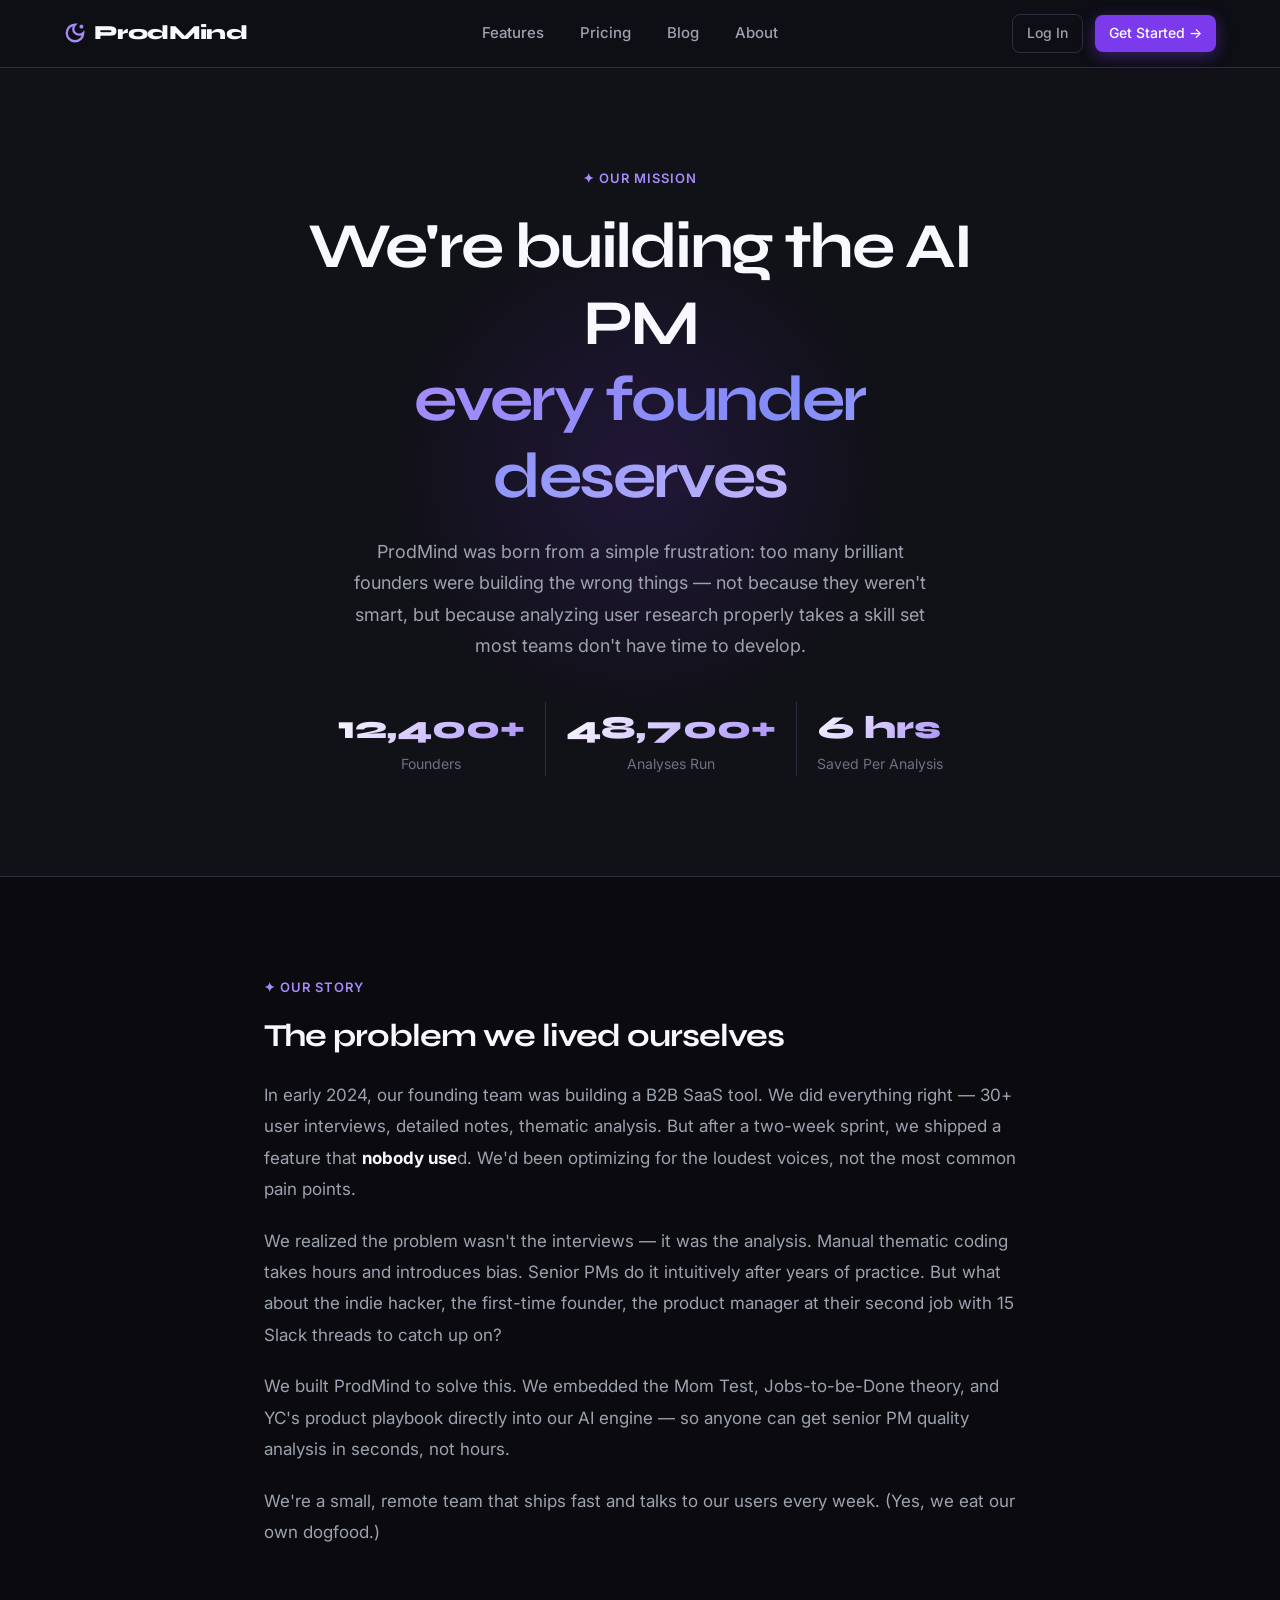
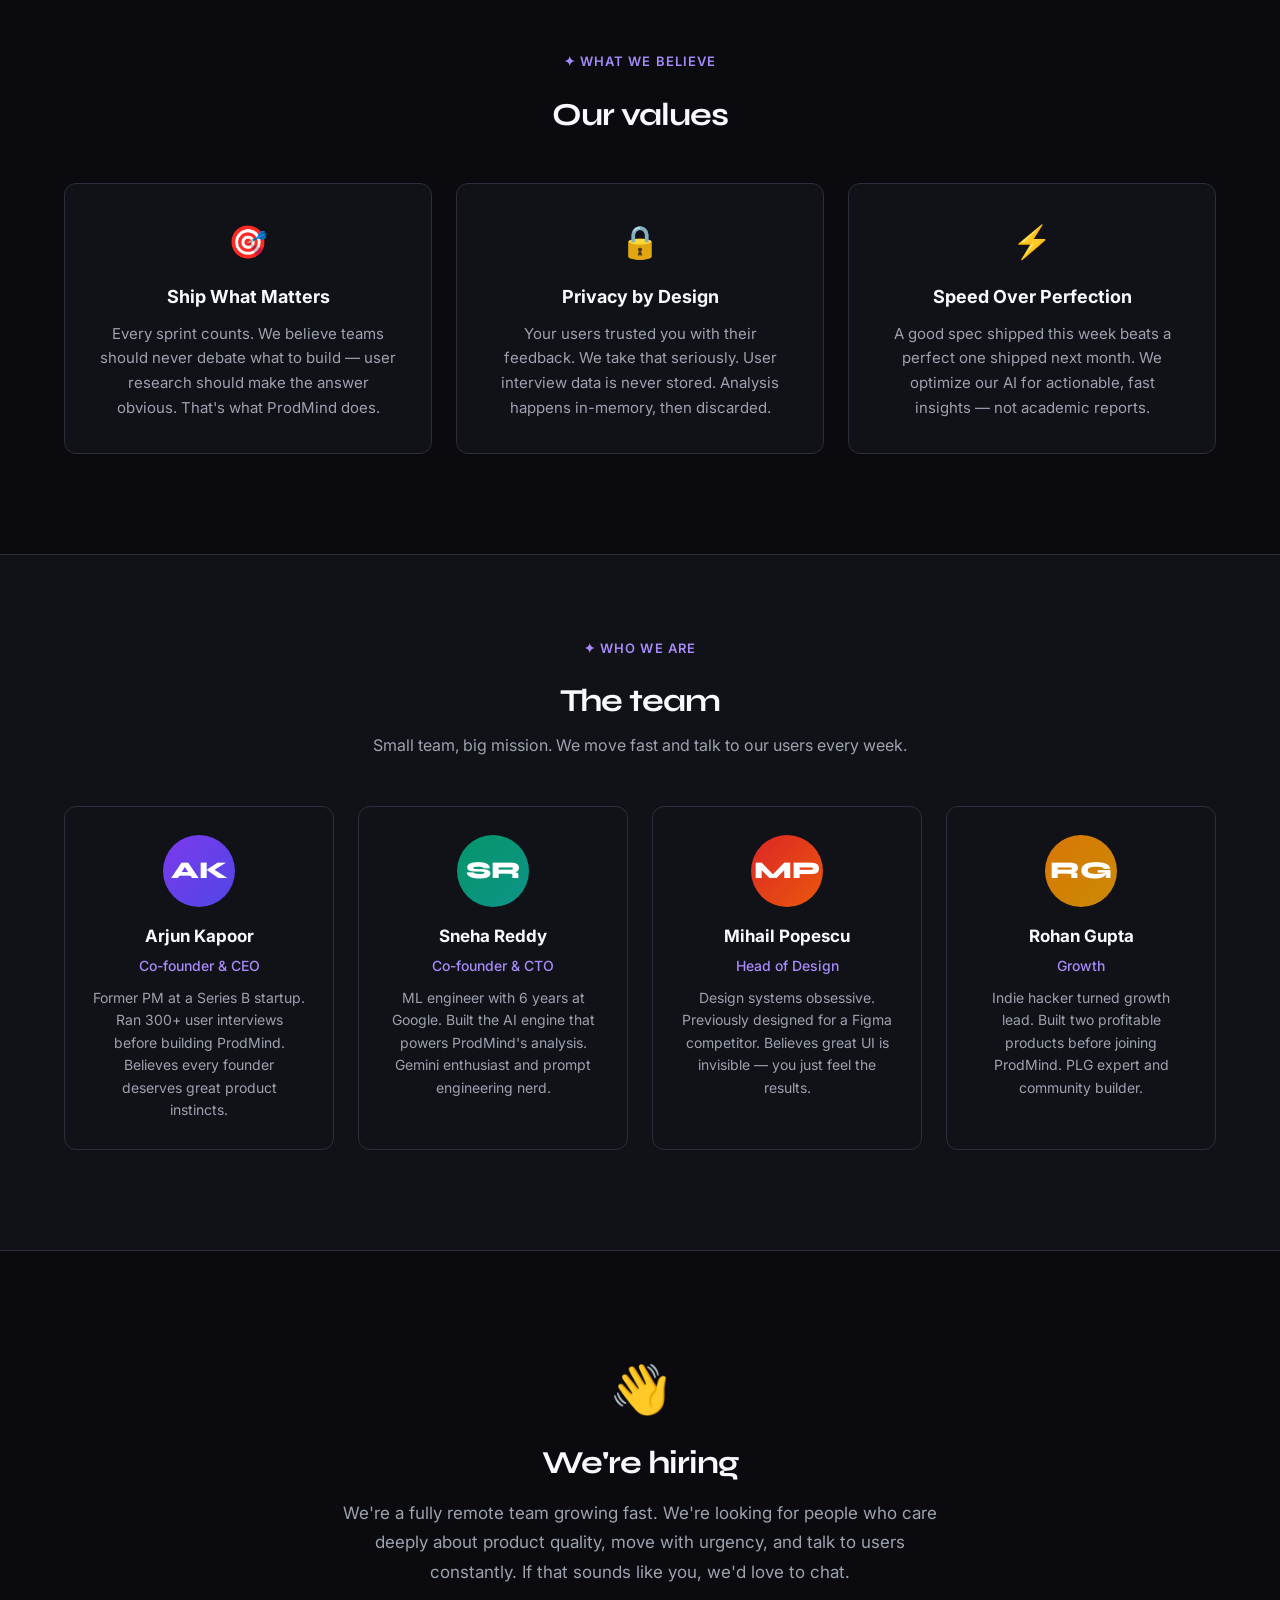
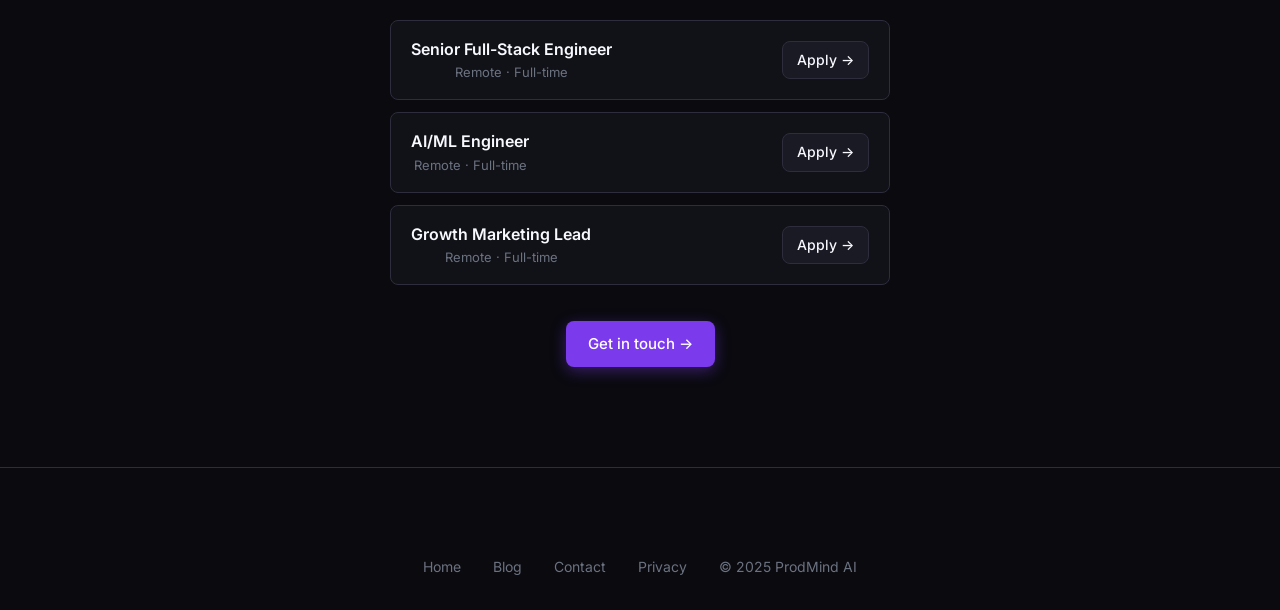
==== frontend/about.html @ 451b828d "Initial commit: Setup ProdMind AI SaaS frontend and FastAPI backend" ====
<!DOCTYPE html>
<html lang="en">
<head>
  <meta charset="UTF-8" />
  <meta name="viewport" content="width=device-width, initial-scale=1.0" />
  <title>About — ProdMind AI</title>
  <meta name="description" content="We're building the AI product manager every founder deserves. Learn about the team and mission behind ProdMind AI." />
  <link rel="icon" href="data:image/svg+xml,<svg xmlns='http://www.w3.org/2000/svg' viewBox='0 0 100 100'><text y='80' font-size='80'>🧠</text></svg>" />
  <link rel="stylesheet" href="css/global.css" />
  <link rel="stylesheet" href="css/landing.css" />
</head>
<body>
<nav class="navbar scrolled">
  <div class="nav-container">
    <a href="index.html" class="logo">
      <svg xmlns="http://www.w3.org/2000/svg" width="22" height="22" viewBox="0 0 24 24" fill="none" stroke="currentColor" stroke-width="2.5"><path d="M12 3a6 6 0 0 0 9 9 9 9 0 1 1-9-9Z"/><path d="M19 3v4"/><path d="M21 5h-4"/></svg>
      ProdMind
    </a>
    <div class="nav-links">
      <a href="index.html#features">Features</a>
      <a href="index.html#pricing">Pricing</a>
      <a href="blog.html">Blog</a>
      <a href="about.html">About</a>
    </div>
    <div class="nav-actions">
      <a href="login.html" class="btn btn-ghost btn-sm">Log In</a>
      <a href="signup.html" class="btn btn-primary btn-sm">Get Started →</a>
    </div>
  </div>
</nav>

<div style="padding-top:68px">

  <!-- Hero -->
  <section style="padding:100px 0;text-align:center;background:var(--bg-secondary);border-bottom:1px solid var(--border);position:relative;overflow:hidden">
    <div style="position:absolute;width:500px;height:500px;background:radial-gradient(circle,rgba(124,58,237,0.15) 0%,transparent 70%);top:50%;left:50%;transform:translate(-50%,-50%);pointer-events:none"></div>
    <div class="container" style="position:relative;z-index:1">
      <span class="section-label" style="display:flex;justify-content:center;margin-bottom:20px">✦ Our Mission</span>
      <h1 style="font-size:clamp(2.5rem,5vw,4rem);letter-spacing:-0.04em;margin-bottom:20px;max-width:700px;margin-left:auto;margin-right:auto">
        We're building the AI PM<br/><span class="gradient-text">every founder deserves</span>
      </h1>
      <p style="font-size:1.125rem;color:var(--text-secondary);max-width:580px;margin:0 auto 40px;line-height:1.75">
        ProdMind was born from a simple frustration: too many brilliant founders were building the wrong things — not because they weren't smart, but because analyzing user research properly takes a skill set most teams don't have time to develop.
      </p>
      <div style="display:flex;gap:20px;justify-content:center;flex-wrap:wrap">
        <div style="text-align:center">
          <div style="font-family:'Syne',sans-serif;font-size:2rem;font-weight:800;background:linear-gradient(135deg,#fff,#a78bfa);-webkit-background-clip:text;-webkit-text-fill-color:transparent">12,400+</div>
          <div style="font-size:0.875rem;color:var(--text-tertiary)">Founders</div>
        </div>
        <div style="width:1px;background:var(--border)"></div>
        <div style="text-align:center">
          <div style="font-family:'Syne',sans-serif;font-size:2rem;font-weight:800;background:linear-gradient(135deg,#fff,#a78bfa);-webkit-background-clip:text;-webkit-text-fill-color:transparent">48,700+</div>
          <div style="font-size:0.875rem;color:var(--text-tertiary)">Analyses Run</div>
        </div>
        <div style="width:1px;background:var(--border)"></div>
        <div style="text-align:center">
          <div style="font-family:'Syne',sans-serif;font-size:2rem;font-weight:800;background:linear-gradient(135deg,#fff,#a78bfa);-webkit-background-clip:text;-webkit-text-fill-color:transparent">6 hrs</div>
          <div style="font-size:0.875rem;color:var(--text-tertiary)">Saved Per Analysis</div>
        </div>
      </div>
    </div>
  </section>

  <!-- Story Section -->
  <section style="padding:100px 0">
    <div class="container" style="max-width:800px">
      <span class="section-label" style="margin-bottom:20px;display:block">✦ Our Story</span>
      <h2 style="font-size:2rem;letter-spacing:-0.03em;margin-bottom:24px">The problem we lived ourselves</h2>
      <div style="color:var(--text-secondary);line-height:1.85;font-size:1.0625rem">
        <p style="margin-bottom:20px">
          In early 2024, our founding team was building a B2B SaaS tool. We did everything right — 30+ user interviews, detailed notes, thematic analysis. But after a two-week sprint, we shipped a feature that <strong style="color:var(--text-primary)">nobody use</strong>d. We'd been optimizing for the loudest voices, not the most common pain points.
        </p>
        <p style="margin-bottom:20px">
          We realized the problem wasn't the interviews — it was the analysis. Manual thematic coding takes hours and introduces bias. Senior PMs do it intuitively after years of practice. But what about the indie hacker, the first-time founder, the product manager at their second job with 15 Slack threads to catch up on?
        </p>
        <p style="margin-bottom:20px">
          We built ProdMind to solve this. We embedded the Mom Test, Jobs-to-be-Done theory, and YC's product playbook directly into our AI engine — so anyone can get senior PM quality analysis in seconds, not hours.
        </p>
        <p>
          We're a small, remote team that ships fast and talks to our users every week. (Yes, we eat our own dogfood.)
        </p>
      </div>
    </div>
  </section>

  <!-- Values -->
  <section style="padding:0 0 100px">
    <div class="container">
      <div style="text-align:center;margin-bottom:48px">
        <span class="section-label">✦ What We Believe</span>
        <h2 style="font-size:2rem;letter-spacing:-0.03em;margin-top:8px">Our values</h2>
      </div>
      <div class="values-grid">
        <div class="value-card">
          <div class="value-emoji">🎯</div>
          <div class="value-title">Ship What Matters</div>
          <div class="value-text">Every sprint counts. We believe teams should never debate what to build — user research should make the answer obvious. That's what ProdMind does.</div>
        </div>
        <div class="value-card">
          <div class="value-emoji">🔒</div>
          <div class="value-title">Privacy by Design</div>
          <div class="value-text">Your users trusted you with their feedback. We take that seriously. User interview data is never stored. Analysis happens in-memory, then discarded.</div>
        </div>
        <div class="value-card">
          <div class="value-emoji">⚡</div>
          <div class="value-title">Speed Over Perfection</div>
          <div class="value-text">A good spec shipped this week beats a perfect one shipped next month. We optimize our AI for actionable, fast insights — not academic reports.</div>
        </div>
      </div>
    </div>
  </section>

  <!-- Team -->
  <section style="padding:0 0 100px;background:var(--bg-secondary);padding-top:80px;border-top:1px solid var(--border);border-bottom:1px solid var(--border)">
    <div class="container">
      <div style="text-align:center;margin-bottom:48px">
        <span class="section-label">✦ Who We Are</span>
        <h2 style="font-size:2rem;letter-spacing:-0.03em;margin-top:8px">The team</h2>
        <p style="color:var(--text-secondary);margin-top:12px">Small team, big mission. We move fast and talk to our users every week.</p>
      </div>
      <div class="team-grid">
        <div class="team-card">
          <div class="team-avatar" style="background:linear-gradient(135deg,#7c3aed,#4f46e5)">AK</div>
          <div class="team-name">Arjun Kapoor</div>
          <div class="team-role">Co-founder & CEO</div>
          <div class="team-bio">Former PM at a Series B startup. Ran 300+ user interviews before building ProdMind. Believes every founder deserves great product instincts.</div>
        </div>
        <div class="team-card">
          <div class="team-avatar" style="background:linear-gradient(135deg,#059669,#0d9488)">SR</div>
          <div class="team-name">Sneha Reddy</div>
          <div class="team-role">Co-founder & CTO</div>
          <div class="team-bio">ML engineer with 6 years at Google. Built the AI engine that powers ProdMind's analysis. Gemini enthusiast and prompt engineering nerd.</div>
        </div>
        <div class="team-card">
          <div class="team-avatar" style="background:linear-gradient(135deg,#dc2626,#ea580c)">MP</div>
          <div class="team-name">Mihail Popescu</div>
          <div class="team-role">Head of Design</div>
          <div class="team-bio">Design systems obsessive. Previously designed for a Figma competitor. Believes great UI is invisible — you just feel the results.</div>
        </div>
        <div class="team-card">
          <div class="team-avatar" style="background:linear-gradient(135deg,#d97706,#ca8a04)">RG</div>
          <div class="team-name">Rohan Gupta</div>
          <div class="team-role">Growth</div>
          <div class="team-bio">Indie hacker turned growth lead. Built two profitable products before joining ProdMind. PLG expert and community builder.</div>
        </div>
      </div>
    </div>
  </section>

  <!-- Careers -->
  <section style="padding:100px 0;text-align:center">
    <div class="container">
      <div style="max-width:600px;margin:0 auto">
        <div style="font-size:3rem;margin-bottom:16px">👋</div>
        <h2 style="font-size:2rem;letter-spacing:-0.03em;margin-bottom:16px">We're hiring</h2>
        <p style="color:var(--text-secondary);font-size:1.0625rem;line-height:1.75;margin-bottom:32px">
          We're a fully remote team growing fast. We're looking for people who care deeply about product quality, move with urgency, and talk to users constantly. If that sounds like you, we'd love to chat.
        </p>
        <div style="display:flex;flex-direction:column;gap:12px;max-width:500px;margin:0 auto 36px">
          <div style="display:flex;justify-content:space-between;align-items:center;padding:16px 20px;border:1px solid var(--border);border-radius:var(--r-md);background:var(--bg-secondary)">
            <div>
              <div style="font-weight:600">Senior Full-Stack Engineer</div>
              <div style="font-size:0.8125rem;color:var(--text-tertiary)">Remote · Full-time</div>
            </div>
            <a href="contact.html" class="btn btn-sm btn-secondary">Apply →</a>
          </div>
          <div style="display:flex;justify-content:space-between;align-items:center;padding:16px 20px;border:1px solid var(--border);border-radius:var(--r-md);background:var(--bg-secondary)">
            <div>
              <div style="font-weight:600">AI/ML Engineer</div>
              <div style="font-size:0.8125rem;color:var(--text-tertiary)">Remote · Full-time</div>
            </div>
            <a href="contact.html" class="btn btn-sm btn-secondary">Apply →</a>
          </div>
          <div style="display:flex;justify-content:space-between;align-items:center;padding:16px 20px;border:1px solid var(--border);border-radius:var(--r-md);background:var(--bg-secondary)">
            <div>
              <div style="font-weight:600">Growth Marketing Lead</div>
              <div style="font-size:0.8125rem;color:var(--text-tertiary)">Remote · Full-time</div>
            </div>
            <a href="contact.html" class="btn btn-sm btn-secondary">Apply →</a>
          </div>
        </div>
        <a href="contact.html" class="btn btn-primary">Get in touch →</a>
      </div>
    </div>
  </section>

</div>

<footer class="footer" style="border-top:1px solid var(--border)">
  <div class="container">
    <div class="footer-bottom" style="justify-content:center;gap:32px;padding-top:24px;border-top:none">
      <a href="index.html">Home</a>
      <a href="blog.html">Blog</a>
      <a href="contact.html">Contact</a>
      <a href="privacy.html">Privacy</a>
      <span style="color:var(--text-tertiary)">© 2025 ProdMind AI</span>
    </div>
  </div>
</footer>
</body>
</html>
---- frontend/css/global.css ----
/* ═══════════════════════════════════════════════════════
   PRODMIND AI — GLOBAL DESIGN SYSTEM
   Design philosophy: Linear meets Notion meets Vercel
   Every variable, component, and utility lives here.
═══════════════════════════════════════════════════════ */

@import url('https://fonts.googleapis.com/css2?family=Inter:wght@400;500;600&family=Syne:wght@700;800&family=JetBrains+Mono:wght@400;500&display=swap');

/* ── Design Tokens ── */
:root {
  /* Backgrounds */
  --bg-primary:    #0A0A0F;
  --bg-secondary:  #111118;
  --bg-tertiary:   #1A1A24;
  --glass-bg:      rgba(17, 17, 24, 0.75);

  /* Accent */
  --accent-purple:       #7C3AED;
  --accent-purple-light: #A78BFA;
  --accent-purple-dark:  #5B21B6;
  --accent-purple-alpha: rgba(124, 58, 237, 0.15);
  --accent-green:        #10B981;
  --accent-red:          #EF4444;
  --accent-yellow:       #F59E0B;

  /* Text */
  --text-primary:    #F8F8FF;
  --text-secondary:  #9CA3AF;
  --text-tertiary:   #6B7280;

  /* Borders */
  --border:          #2D2D3D;
  --border-hover:    #4C4C6D;

  /* Shadows */
  --shadow-card:   0 0 0 1px var(--border), 0 4px 24px rgba(0,0,0,0.4);
  --shadow-glow:   0 0 40px rgba(124, 58, 237, 0.15);
  --shadow-button: 0 4px 15px rgba(124, 58, 237, 0.4);

  /* Layout */
  --max-width: 1200px;
  --sidebar-w: 260px;

  /* Radius */
  --r-sm:   6px;
  --r-md:   8px;
  --r-lg:   12px;
  --r-pill: 999px;

  /* Transitions */
  --t-fast: 0.15s ease;
  --t-base: 0.25s cubic-bezier(0.4, 0, 0.2, 1);
  --t-bounce: 0.35s cubic-bezier(0.175, 0.885, 0.32, 1.275);
}

/* ── Reset ── */
*, *::before, *::after {
  box-sizing: border-box;
  margin: 0;
  padding: 0;
}

html {
  font-size: 16px;
  scroll-behavior: smooth;
  height: 100%;
}

body {
  background-color: var(--bg-primary);
  color: var(--text-primary);
  font-family: 'Inter', -apple-system, BlinkMacSystemFont, sans-serif;
  font-size: 1rem;
  line-height: 1.6;
  -webkit-font-smoothing: antialiased;
  -moz-osx-font-smoothing: grayscale;
  min-height: 100%;
}

h1, h2, h3, h4, h5, h6 {
  font-family: 'Syne', sans-serif;
  line-height: 1.2;
  letter-spacing: -0.02em;
}

a { color: inherit; text-decoration: none; transition: var(--t-base); }
ul { list-style: none; }
img { max-width: 100%; display: block; }
button, input, textarea, select { font-family: inherit; font-size: inherit; color: inherit; }
button { cursor: pointer; background: none; border: none; }
textarea { resize: vertical; }

/* ── Scrollbar ── */
::-webkit-scrollbar { width: 6px; height: 6px; }
::-webkit-scrollbar-track { background: var(--bg-primary); }
::-webkit-scrollbar-thumb { background: var(--border); border-radius: var(--r-pill); }
::-webkit-scrollbar-thumb:hover { background: var(--accent-purple); }

/* ── Selection ── */
::selection {
  background: rgba(124, 58, 237, 0.3);
  color: #fff;
}

/* ── Focus ── */
:focus-visible {
  outline: 2px solid var(--accent-purple-light);
  outline-offset: 2px;
  border-radius: var(--r-sm);
}

/* ══════════════════════════════════════════════
   LAYOUT UTILITIES
══════════════════════════════════════════════ */

.container {
  width: 100%;
  max-width: var(--max-width);
  margin: 0 auto;
  padding: 0 24px;
}

.flex            { display: flex; }
.flex-col        { flex-direction: column; }
.flex-wrap       { flex-wrap: wrap; }
.items-center    { align-items: center; }
.items-start     { align-items: flex-start; }
.justify-between { justify-content: space-between; }
.justify-center  { justify-content: center; }
.justify-end     { justify-content: flex-end; }
.flex-1          { flex: 1; }
.grid            { display: grid; }
.hidden          { display: none !important; }
.w-full          { width: 100%; }

.gap-1 { gap: 4px; }
.gap-2 { gap: 8px; }
.gap-3 { gap: 12px; }
.gap-4 { gap: 16px; }
.gap-6 { gap: 24px; }
.gap-8 { gap: 32px; }

/* ══════════════════════════════════════════════
   TYPOGRAPHY UTILITIES
══════════════════════════════════════════════ */

.text-center   { text-align: center; }
.text-sm       { font-size: 0.875rem; }
.text-xs       { font-size: 0.75rem; }
.text-lg       { font-size: 1.125rem; }
.text-xl       { font-size: 1.25rem; }
.text-2xl      { font-size: 1.5rem; }
.text-muted    { color: var(--text-secondary); }
.text-faint    { color: var(--text-tertiary); }
.font-medium   { font-weight: 500; }
.font-semibold { font-weight: 600; }
.font-bold     { font-weight: 700; }
.truncate      { overflow: hidden; text-overflow: ellipsis; white-space: nowrap; }
.mono          { font-family: 'JetBrains Mono', monospace; }

.text-gradient {
  background: linear-gradient(135deg, #fff 0%, var(--accent-purple-light) 50%, var(--accent-purple) 100%);
  -webkit-background-clip: text;
  -webkit-text-fill-color: transparent;
  background-clip: text;
}

/* ══════════════════════════════════════════════
   COMPONENT: BUTTONS
══════════════════════════════════════════════ */

.btn {
  display: inline-flex;
  align-items: center;
  justify-content: center;
  gap: 8px;
  padding: 11px 22px;
  border-radius: var(--r-md);
  font-weight: 500;
  font-size: 0.9375rem;
  white-space: nowrap;
  transition: var(--t-base);
  position: relative;
  overflow: hidden;
  text-decoration: none;
}

.btn-sm { padding: 7px 14px; font-size: 0.875rem; }
.btn-lg { padding: 14px 28px; font-size: 1.0625rem; }

.btn-primary {
  background: var(--accent-purple);
  color: #fff;
  box-shadow: var(--shadow-button);
}
.btn-primary:hover {
  background: var(--accent-purple-light);
  transform: translateY(-2px);
  box-shadow: 0 8px 24px rgba(124, 58, 237, 0.55);
}
.btn-primary:active { transform: translateY(0); }

.btn-secondary {
  background: var(--bg-tertiary);
  color: var(--text-primary);
  border: 1px solid var(--border);
}
.btn-secondary:hover {
  border-color: var(--border-hover);
  background: var(--bg-secondary);
}

.btn-ghost {
  background: transparent;
  color: var(--text-secondary);
  border: 1px solid var(--border);
}
.btn-ghost:hover {
  color: var(--text-primary);
  border-color: var(--accent-purple);
  background: var(--accent-purple-alpha);
}

.btn-danger {
  background: rgba(239, 68, 68, 0.1);
  color: var(--accent-red);
  border: 1px solid rgba(239, 68, 68, 0.2);
}
.btn-danger:hover {
  background: rgba(239, 68, 68, 0.2);
}

.btn-block { width: 100%; }

/* Button Loading State */
.btn .btn-spinner {
  width: 16px;
  height: 16px;
  border: 2px solid rgba(255,255,255,0.3);
  border-top-color: #fff;
  border-radius: 50%;
  animation: spin 0.7s linear infinite;
  display: none;
}
.btn.loading .btn-spinner { display: block; }
.btn.loading .btn-text { display: none; }
.btn.loading { pointer-events: none; opacity: 0.85; }

/* ══════════════════════════════════════════════
   COMPONENT: INPUTS
══════════════════════════════════════════════ */

.input-group {
  display: flex;
  flex-direction: column;
  gap: 6px;
  width: 100%;
}

.input-label {
  font-size: 0.875rem;
  font-weight: 500;
  color: var(--text-secondary);
}

.input-wrapper {
  position: relative;
  display: flex;
  align-items: center;
}

.input-wrapper .input-icon {
  position: absolute;
  left: 14px;
  color: var(--text-tertiary);
  width: 18px;
  height: 18px;
  pointer-events: none;
}

.input-wrapper .input-action {
  position: absolute;
  right: 14px;
  color: var(--text-tertiary);
  cursor: pointer;
  padding: 4px;
  border-radius: 4px;
  transition: var(--t-fast);
}
.input-wrapper .input-action:hover { color: var(--text-secondary); }

.input-field {
  width: 100%;
  background: var(--bg-tertiary);
  border: 1px solid var(--border);
  border-radius: var(--r-md);
  padding: 12px 16px;
  font-size: 0.9375rem;
  color: var(--text-primary);
  transition: border-color 0.2s ease, box-shadow 0.2s ease;
}

.input-wrapper .input-field {
  padding-left: 42px;
}

.input-wrapper.has-action .input-field {
  padding-right: 44px;
}

.input-field::placeholder { color: var(--text-tertiary); }

.input-field:focus {
  outline: none;
  border-color: var(--accent-purple);
  box-shadow: 0 0 0 3px rgba(124, 58, 237, 0.15);
}

.input-field:focus ~ .input-icon,
.input-wrapper:focus-within .input-icon {
  color: var(--accent-purple-light);
}

.input-error .input-field { border-color: var(--accent-red); }
.input-error .input-field:focus { box-shadow: 0 0 0 3px rgba(239, 68, 68, 0.15); }

textarea.input-field {
  min-height: 100px;
  padding-left: 16px;
}

/* ══════════════════════════════════════════════
   COMPONENT: CARDS
══════════════════════════════════════════════ */

.card {
  background: var(--bg-secondary);
  border: 1px solid var(--border);
  border-radius: var(--r-lg);
  padding: 24px;
  box-shadow: var(--shadow-card);
  transition: var(--t-base);
}

.card-hover:hover {
  border-color: var(--border-hover);
  box-shadow: var(--shadow-card), var(--shadow-glow);
  transform: translateY(-3px);
}

/* ══════════════════════════════════════════════
   COMPONENT: BADGES / PILLS
══════════════════════════════════════════════ */

.pill {
  display: inline-flex;
  align-items: center;
  gap: 6px;
  padding: 5px 14px;
  border-radius: var(--r-pill);
  font-size: 0.8125rem;
  font-weight: 500;
  letter-spacing: 0.02em;
}

.pill-purple {
  background: rgba(124, 58, 237, 0.12);
  color: var(--accent-purple-light);
  border: 1px solid rgba(124, 58, 237, 0.25);
}

.pill-green {
  background: rgba(16, 185, 129, 0.12);
  color: var(--accent-green);
  border: 1px solid rgba(16, 185, 129, 0.25);
}

.pill-red {
  background: rgba(239, 68, 68, 0.12);
  color: var(--accent-red);
  border: 1px solid rgba(239, 68, 68, 0.25);
}

.pill-yellow {
  background: rgba(245, 158, 11, 0.12);
  color: var(--accent-yellow);
  border: 1px solid rgba(245, 158, 11, 0.25);
}

/* ══════════════════════════════════════════════
   COMPONENT: SKELETON LOADING
══════════════════════════════════════════════ */

.skeleton {
  background: linear-gradient(90deg,
    var(--bg-tertiary) 25%,
    var(--bg-secondary) 50%,
    var(--bg-tertiary) 75%
  );
  background-size: 200% 100%;
  animation: shimmer 1.5s infinite;
  border-radius: var(--r-md);
}

@keyframes shimmer {
  0%   { background-position: 200% 0; }
  100% { background-position: -200% 0; }
}

/* ══════════════════════════════════════════════
   COMPONENT: DIVIDER
══════════════════════════════════════════════ */

.divider {
  display: flex;
  align-items: center;
  gap: 12px;
  color: var(--text-tertiary);
  font-size: 0.875rem;
}
.divider::before,
.divider::after {
  content: '';
  flex: 1;
  height: 1px;
  background: var(--border);
}

/* ══════════════════════════════════════════════
   COMPONENT: MODAL
══════════════════════════════════════════════ */

.modal-overlay {
  position: fixed;
  inset: 0;
  background: rgba(10, 10, 15, 0.8);
  backdrop-filter: blur(6px);
  z-index: 1000;
  display: flex;
  align-items: center;
  justify-content: center;
  padding: 24px;
  opacity: 0;
  pointer-events: none;
  transition: var(--t-base);
}

.modal-overlay.open {
  opacity: 1;
  pointer-events: all;
}

.modal {
  background: var(--bg-secondary);
  border: 1px solid var(--border);
  border-radius: var(--r-lg);
  padding: 32px;
  width: 100%;
  max-width: 540px;
  transform: translateY(16px) scale(0.98);
  transition: var(--t-bounce);
}

.modal-overlay.open .modal {
  transform: translateY(0) scale(1);
}

/* ══════════════════════════════════════════════
   COMPONENT: TOAST
══════════════════════════════════════════════ */

#toast-container {
  position: fixed;
  bottom: 24px;
  right: 24px;
  display: flex;
  flex-direction: column;
  gap: 12px;
  z-index: 9999;
}

.toast {
  display: flex;
  align-items: center;
  gap: 12px;
  padding: 14px 20px;
  border-radius: var(--r-md);
  background: var(--bg-secondary);
  border: 1px solid var(--border);
  border-left: 4px solid var(--accent-purple);
  box-shadow: 0 8px 32px rgba(0,0,0,0.5);
  font-size: 0.9375rem;
  font-weight: 500;
  transform: translateX(120%);
  opacity: 0;
  transition: var(--t-bounce);
  min-width: 280px;
  max-width: 400px;
}

.toast.show {
  transform: translateX(0);
  opacity: 1;
}

.toast.success { border-left-color: var(--accent-green); }
.toast.error   { border-left-color: var(--accent-red); }
.toast.warning { border-left-color: var(--accent-yellow); }

/* ══════════════════════════════════════════════
   ANIMATIONS
══════════════════════════════════════════════ */

@keyframes spin {
  to { transform: rotate(360deg); }
}

@keyframes fadeInUp {
  from {
    opacity: 0;
    transform: translateY(24px);
  }
  to {
    opacity: 1;
    transform: translateY(0);
  }
}

@keyframes fadeIn {
  from { opacity: 0; }
  to   { opacity: 1; }
}

@keyframes pulse {
  0%, 100% { opacity: 1; transform: scale(1); }
  50%       { opacity: 0.6; transform: scale(0.95); }
}

@keyframes shake {
  0%,100% { transform: translateX(0); }
  20%,60% { transform: translateX(-6px); }
  40%,80% { transform: translateX(6px); }
}

.animate-shake { animation: shake 0.4s ease; }
.animate-fadeInUp { animation: fadeInUp 0.5s ease forwards; }

/* Staggered Children */
.stagger > * { opacity: 0; animation: fadeInUp 0.5s ease forwards; }
.stagger > *:nth-child(1) { animation-delay: 0.05s; }
.stagger > *:nth-child(2) { animation-delay: 0.10s; }
.stagger > *:nth-child(3) { animation-delay: 0.15s; }
.stagger > *:nth-child(4) { animation-delay: 0.20s; }
.stagger > *:nth-child(5) { animation-delay: 0.25s; }

/* Intersection Observer — initially hidden */
.reveal {
  opacity: 0;
  transform: translateY(24px);
  transition: opacity 0.6s ease, transform 0.6s ease;
}
.reveal.visible {
  opacity: 1;
  transform: translateY(0);
}

/* ══════════════════════════════════════════════
   ERROR MESSAGE
══════════════════════════════════════════════ */

.error-message {
  display: flex;
  align-items: center;
  gap: 8px;
  padding: 10px 14px;
  border-radius: var(--r-md);
  background: rgba(239, 68, 68, 0.08);
  border: 1px solid rgba(239, 68, 68, 0.2);
  color: var(--accent-red);
  font-size: 0.875rem;
}

.success-message {
  display: flex;
  align-items: center;
  gap: 8px;
  padding: 10px 14px;
  border-radius: var(--r-md);
  background: rgba(16, 185, 129, 0.08);
  border: 1px solid rgba(16, 185, 129, 0.2);
  color: var(--accent-green);
  font-size: 0.875rem;
}

/* ═══════════════════════════════════════════════════════
   NEW UTILITIES v2 — World-Class Upgrade
═══════════════════════════════════════════════════════ */

/* ── Gradient Text ── */
.gradient-text {
  background: linear-gradient(135deg, #a78bfa 0%, #818cf8 50%, #c4b5fd 100%);
  -webkit-background-clip: text;
  -webkit-text-fill-color: transparent;
  background-clip: text;
}

/* ── Gradient Border Cards ── */
.card-gradient-border {
  position: relative;
  background: var(--bg-secondary);
  border-radius: var(--r-lg);
}
.card-gradient-border::before {
  content: '';
  position: absolute;
  inset: 0;
  border-radius: inherit;
  padding: 1px;
  background: linear-gradient(135deg, rgba(124,58,237,0.5), rgba(99,102,241,0.2), transparent);
  -webkit-mask: linear-gradient(#fff 0 0) content-box, linear-gradient(#fff 0 0);
  mask: linear-gradient(#fff 0 0) content-box, linear-gradient(#fff 0 0);
  -webkit-mask-composite: xor;
  mask-composite: exclude;
  pointer-events: none;
}

/* ── Ticker Scroller ── */
.ticker-wrapper {
  width: 100%;
  overflow: hidden;
  mask-image: linear-gradient(90deg, transparent, black 15%, black 85%, transparent);
  -webkit-mask-image: linear-gradient(90deg, transparent, black 15%, black 85%, transparent);
}
.ticker-track {
  display: flex;
  gap: 60px;
  animation: ticker-scroll 28s linear infinite;
  width: max-content;
}
.ticker-track:hover { animation-play-state: paused; }
.ticker-item {
  display: flex;
  align-items: center;
  gap: 10px;
  white-space: nowrap;
  color: var(--text-tertiary);
  font-size: 0.9375rem;
  font-weight: 600;
  letter-spacing: -0.01em;
  transition: color 0.2s ease;
}
.ticker-item:hover { color: var(--text-secondary); }
.ticker-dot {
  width: 4px; height: 4px;
  border-radius: 50%;
  background: var(--border-hover);
  flex-shrink: 0;
}
@keyframes ticker-scroll {
  0%   { transform: translateX(0); }
  100% { transform: translateX(-50%); }
}

/* ── Stats Counter Bar ── */
.stats-bar {
  display: grid;
  grid-template-columns: repeat(3, 1fr);
  gap: 0;
  background: rgba(30, 30, 40, 0.4);
  backdrop-filter: blur(20px);
  -webkit-backdrop-filter: blur(20px);
  border: 1px solid rgba(255, 255, 255, 0.08);
  border-radius: var(--r-lg);
  overflow: hidden;
  box-shadow: 0 30px 60px rgba(0,0,0,0.6), inset 0 1px 0 rgba(255,255,255,0.1);
}
.stat-item {
  padding: 40px 40px;
  text-align: center;
  border-right: 1px solid rgba(255, 255, 255, 0.06);
  position: relative;
  overflow: hidden;
  transition: background 0.4s ease;
}
.stat-item:hover {
  background: rgba(124, 58, 237, 0.05);
}
.stat-item:last-child { border-right: none; }
.stat-item::before {
  content: '';
  position: absolute;
  inset: 0;
  background: radial-gradient(circle at 50% 100%, rgba(124,58,237,0.12) 0%, transparent 70%);
  opacity: 0;
  transition: opacity 0.4s ease;
}
.stat-item:hover::before { opacity: 1; }
.stat-big {
  font-family: 'Inter', sans-serif;
  font-size: 3.5rem;
  font-weight: 800;
  letter-spacing: -0.04em;
  background: linear-gradient(135deg, #ffffff 0%, #a78bfa 100%);
  -webkit-background-clip: text;
  -webkit-text-fill-color: transparent;
  background-clip: text;
  line-height: 1.1;
  margin-bottom: 8px;
  filter: drop-shadow(0 4px 12px rgba(124, 58, 237, 0.3));
}
.stat-desc {
  font-size: 0.95rem;
  font-weight: 500;
  color: var(--text-secondary);
  letter-spacing: 0.02em;
}

/* ── Bento Grid ── */
.bento-grid {
  display: grid;
  grid-template-columns: repeat(12, 1fr);
  grid-template-rows: auto;
  gap: 16px;
}
.bento-card {
  background: rgba(22, 22, 32, 0.6);
  backdrop-filter: blur(16px);
  -webkit-backdrop-filter: blur(16px);
  border: 1px solid rgba(255, 255, 255, 0.06);
  border-radius: var(--r-lg);
  padding: 32px;
  overflow: hidden;
  position: relative;
  transition: border-color 0.4s ease, transform 0.4s ease, box-shadow 0.4s ease;
}
.bento-card:hover {
  border-color: rgba(124,58,237,0.5);
  transform: translateY(-4px);
  box-shadow: 0 20px 40px rgba(0,0,0,0.4), inset 0 1px 0 rgba(255,255,255,0.1);
}
.bento-card::before {
  content: '';
  position: absolute;
  inset: 0;
  background: radial-gradient(circle at var(--mx, 50%) var(--my, 50%), rgba(124,58,237,0.06) 0%, transparent 60%);
  pointer-events: none;
  transition: opacity 0.3s ease;
  opacity: 0;
}
.bento-card:hover::before { opacity: 1; }

/* Bento card sizes */
.bento-lg { grid-column: span 7; min-height: 280px; }
.bento-md { grid-column: span 5; min-height: 280px; }
.bento-sm { grid-column: span 4; min-height: 200px; }
.bento-tag {
  display: inline-flex;
  align-items: center;
  gap: 6px;
  font-size: 0.75rem;
  font-weight: 600;
  letter-spacing: 0.06em;
  text-transform: uppercase;
  color: var(--accent-purple-light);
  margin-bottom: 14px;
}
.bento-title {
  font-size: 1.375rem;
  letter-spacing: -0.02em;
  margin-bottom: 10px;
  font-weight: 700;
}
.bento-desc {
  color: var(--text-secondary);
  font-size: 0.9375rem;
  line-height: 1.65;
}
.bento-visual {
  position: absolute;
  right: 0; bottom: 0;
  opacity: 0.12;
  pointer-events: none;
}

/* ── Before/After ── */
.before-after {
  display: grid;
  grid-template-columns: 1fr auto 1fr;
  gap: 24px;
  align-items: center;
}
.ba-card-before, .ba-card-after {
  border-radius: var(--r-lg);
  padding: 28px;
}
.ba-card-before {
  background: rgba(239,68,68,0.04);
  border: 1px solid rgba(239,68,68,0.15);
}
.ba-card-after {
  background: rgba(16,185,129,0.04);
  border: 1px solid rgba(16,185,129,0.2);
  box-shadow: 0 0 40px rgba(16,185,129,0.06);
}
.ba-label {
  font-size: 0.75rem;
  font-weight: 700;
  letter-spacing: 0.08em;
  text-transform: uppercase;
  margin-bottom: 16px;
}
.ba-label-before { color: var(--accent-red); }
.ba-label-after  { color: var(--accent-green); }
.ba-arrow {
  width: 48px; height: 48px;
  border-radius: 50%;
  background: var(--accent-purple-alpha);
  border: 1px solid rgba(124,58,237,0.3);
  display: flex;
  align-items: center;
  justify-content: center;
  color: var(--accent-purple-light);
  flex-shrink: 0;
}
.ba-note {
  padding: 10px 14px;
  background: rgba(255,255,255,0.03);
  border: 1px solid var(--border);
  border-radius: var(--r-sm);
  font-size: 0.875rem;
  color: var(--text-secondary);
  margin-bottom: 10px;
  font-style: italic;
  line-height: 1.5;
}
.ba-note-after {
  background: rgba(16,185,129,0.05);
  border-color: rgba(16,185,129,0.15);
  color: var(--text-primary);
  font-style: normal;
}
.ba-highlight {
  color: var(--accent-green);
  font-weight: 600;
}

/* ── Tweet Wall ── */
.tweet-grid {
  columns: 3;
  column-gap: 20px;
}
.tweet-card {
  break-inside: avoid;
  background: var(--bg-secondary);
  border: 1px solid var(--border);
  border-radius: var(--r-lg);
  padding: 22px;
  margin-bottom: 20px;
  transition: border-color 0.3s ease, transform 0.3s ease;
  position: relative;
}
.tweet-card:hover {
  border-color: var(--border-hover);
  transform: translateY(-3px);
}
.tweet-header {
  display: flex;
  align-items: center;
  gap: 10px;
  margin-bottom: 12px;
}
.tweet-avatar {
  width: 38px; height: 38px;
  border-radius: 50%;
  flex-shrink: 0;
  display: flex;
  align-items: center;
  justify-content: center;
  font-family: 'Syne', sans-serif;
  font-weight: 700;
  font-size: 0.875rem;
  color: #fff;
}
.tweet-author-name { font-weight: 600; font-size: 0.9375rem; line-height: 1.2; }
.tweet-author-handle { font-size: 0.8125rem; color: var(--text-tertiary); }
.tweet-x-icon {
  margin-left: auto;
  color: var(--text-tertiary);
  width: 16px; height: 16px;
  flex-shrink: 0;
}
.tweet-text {
  font-size: 0.9375rem;
  line-height: 1.65;
  color: var(--text-secondary);
  margin-bottom: 14px;
}
.tweet-text strong { color: var(--text-primary); }
.tweet-footer {
  display: flex;
  align-items: center;
  gap: 16px;
  font-size: 0.8125rem;
  color: var(--text-tertiary);
}
.tweet-likes { display: flex; align-items: center; gap: 5px; }

/* ── FAQ Accordion ── */
.faq-list {
  display: flex;
  flex-direction: column;
  gap: 12px;
  max-width: 760px;
  margin: 0 auto;
}
.faq-item {
  background: var(--bg-secondary);
  border: 1px solid var(--border);
  border-radius: var(--r-lg);
  overflow: hidden;
  transition: border-color 0.2s ease;
}
.faq-item.open { border-color: rgba(124,58,237,0.3); }
.faq-question {
  width: 100%;
  display: flex;
  align-items: center;
  justify-content: space-between;
  padding: 20px 24px;
  text-align: left;
  font-weight: 600;
  font-size: 1.0625rem;
  color: var(--text-primary);
  cursor: pointer;
  gap: 16px;
}
.faq-icon {
  width: 24px; height: 24px;
  border-radius: 50%;
  border: 1px solid var(--border);
  display: flex;
  align-items: center;
  justify-content: center;
  flex-shrink: 0;
  color: var(--text-tertiary);
  transition: transform 0.3s ease, border-color 0.2s ease, color 0.2s ease;
}
.faq-item.open .faq-icon {
  transform: rotate(45deg);
  border-color: var(--accent-purple);
  color: var(--accent-purple-light);
}
.faq-answer {
  max-height: 0;
  overflow: hidden;
  transition: max-height 0.4s ease, padding 0.3s ease;
  padding: 0 24px;
}
.faq-item.open .faq-answer {
  max-height: 300px;
  padding: 0 24px 20px;
}
.faq-answer p {
  color: var(--text-secondary);
  line-height: 1.75;
  font-size: 0.9375rem;
}

/* ── Pricing Toggle ── */
.pricing-toggle-wrap {
  display: inline-flex;
  align-items: center;
  gap: 14px;
  background: var(--bg-secondary);
  border: 1px solid var(--border);
  border-radius: var(--r-pill);
  padding: 6px 20px;
  margin: 0 auto 48px;
}
.pricing-toggle-label {
  font-size: 0.9375rem;
  font-weight: 500;
  color: var(--text-secondary);
  cursor: pointer;
  padding: 4px 2px;
  transition: color 0.2s;
}
.pricing-toggle-label.active { color: var(--text-primary); }
.toggle-switch {
  position: relative;
  width: 44px; height: 24px;
  background: var(--accent-purple);
  border-radius: var(--r-pill);
  cursor: pointer;
  transition: background 0.2s;
  flex-shrink: 0;
}
.toggle-knob {
  position: absolute;
  top: 3px; left: 3px;
  width: 18px; height: 18px;
  background: #fff;
  border-radius: 50%;
  transition: transform 0.2s ease;
}
.toggle-switch.annual .toggle-knob { transform: translateX(20px); }
.save-badge {
  background: rgba(16,185,129,0.15);
  border: 1px solid rgba(16,185,129,0.25);
  color: var(--accent-green);
  font-size: 0.75rem;
  font-weight: 700;
  padding: 2px 8px;
  border-radius: var(--r-pill);
}

/* ── Settings Page ── */
.settings-tabs {
  display: flex;
  flex-direction: column;
  gap: 4px;
  width: 220px;
  flex-shrink: 0;
}
.settings-tab {
  display: flex;
  align-items: center;
  gap: 10px;
  padding: 10px 14px;
  border-radius: var(--r-md);
  font-size: 0.9375rem;
  font-weight: 500;
  color: var(--text-secondary);
  cursor: pointer;
  transition: var(--t-base);
  background: none;
  border: none;
  text-align: left;
  width: 100%;
}
.settings-tab:hover { background: rgba(255,255,255,0.04); color: var(--text-primary); }
.settings-tab.active {
  background: rgba(124,58,237,0.12);
  color: var(--accent-purple-light);
  border: 1px solid rgba(124,58,237,0.2);
}
.settings-tab svg { width: 16px; height: 16px; flex-shrink: 0; }
.settings-layout {
  display: flex;
  gap: 40px;
  align-items: flex-start;
}
.settings-panel {
  flex: 1;
  display: none;
}
.settings-panel.active { display: block; }
.settings-section {
  margin-bottom: 32px;
  padding-bottom: 32px;
  border-bottom: 1px solid var(--border);
}
.settings-section:last-child { border-bottom: none; margin-bottom: 0; }
.settings-section-title {
  font-size: 1.0625rem;
  font-weight: 700;
  margin-bottom: 4px;
}
.settings-section-desc {
  font-size: 0.875rem;
  color: var(--text-tertiary);
  margin-bottom: 20px;
}
.avatar-upload-wrap {
  display: flex;
  align-items: center;
  gap: 20px;
  margin-bottom: 24px;
}
.avatar-large {
  width: 72px; height: 72px;
  border-radius: 50%;
  background: linear-gradient(135deg, var(--accent-purple), #4f46e5);
  display: flex;
  align-items: center;
  justify-content: center;
  font-family: 'Syne', sans-serif;
  font-weight: 800;
  font-size: 1.5rem;
  color: #fff;
  flex-shrink: 0;
}
.danger-zone {
  background: rgba(239,68,68,0.04);
  border: 1px solid rgba(239,68,68,0.15);
  border-radius: var(--r-lg);
  padding: 24px;
}
.integration-card {
  display: flex;
  align-items: center;
  justify-content: space-between;
  padding: 16px 20px;
  background: var(--bg-tertiary);
  border: 1px solid var(--border);
  border-radius: var(--r-md);
  margin-bottom: 12px;
}
.integration-info { display: flex; align-items: center; gap: 14px; }
.integration-icon {
  width: 40px; height: 40px;
  border-radius: var(--r-sm);
  border: 1px solid var(--border);
  display: flex;
  align-items: center;
  justify-content: center;
  font-size: 1.25rem;
  background: var(--bg-secondary);
}
.integration-name { font-weight: 600; font-size: 0.9375rem; }
.integration-desc { font-size: 0.8125rem; color: var(--text-tertiary); }
.coming-soon-chip {
  font-size: 0.75rem;
  font-weight: 600;
  padding: 4px 10px;
  border-radius: var(--r-pill);
  background: rgba(245,158,11,0.1);
  border: 1px solid rgba(245,158,11,0.2);
  color: var(--accent-yellow);
}

/* ── Blog Page ── */
.blog-hero-card {
  background: linear-gradient(145deg, rgba(124,58,237,0.1) 0%, var(--bg-secondary) 60%);
  border: 1px solid var(--border);
  border-radius: var(--r-lg);
  padding: 40px 40px 0;
  overflow: hidden;
  margin-bottom: 48px;
  display: grid;
  grid-template-columns: 1fr auto;
  gap: 32px;
  align-items: end;
}
.blog-category {
  font-size: 0.75rem;
  font-weight: 700;
  letter-spacing: 0.08em;
  text-transform: uppercase;
  color: var(--accent-purple-light);
  margin-bottom: 12px;
}
.blog-hero-title {
  font-size: 2rem;
  letter-spacing: -0.03em;
  margin-bottom: 16px;
  max-width: 500px;
}
.blog-grid {
  display: grid;
  grid-template-columns: repeat(auto-fill, minmax(320px, 1fr));
  gap: 24px;
}
.blog-card {
  background: var(--bg-secondary);
  border: 1px solid var(--border);
  border-radius: var(--r-lg);
  overflow: hidden;
  transition: border-color 0.3s ease, transform 0.3s ease;
  cursor: pointer;
  text-decoration: none;
  display: flex;
  flex-direction: column;
}
.blog-card:hover { border-color: var(--border-hover); transform: translateY(-4px); }
.blog-card-cover {
  height: 180px;
  overflow: hidden;
  background: linear-gradient(135deg, var(--bg-tertiary), var(--bg-secondary));
  display: flex;
  align-items: center;
  justify-content: center;
  font-size: 3rem;
  border-bottom: 1px solid var(--border);
}
.blog-card-body { padding: 24px; flex: 1; display: flex; flex-direction: column; }
.blog-card-title {
  font-size: 1.125rem;
  font-weight: 700;
  letter-spacing: -0.02em;
  margin-bottom: 10px;
  line-height: 1.35;
  color: var(--text-primary);
}
.blog-card-excerpt {
  color: var(--text-secondary);
  font-size: 0.9rem;
  line-height: 1.65;
  flex: 1;
  margin-bottom: 20px;
}
.blog-card-meta {
  display: flex;
  align-items: center;
  justify-content: space-between;
  font-size: 0.8125rem;
  color: var(--text-tertiary);
}
.blog-tag {
  display: inline-flex;
  padding: 3px 10px;
  border-radius: var(--r-pill);
  font-size: 0.75rem;
  font-weight: 600;
  border: 1px solid;
}
.blog-tag-ai { color: var(--accent-purple-light); border-color: rgba(124,58,237,0.3); background: rgba(124,58,237,0.08); }
.blog-tag-pm { color: var(--accent-blue); border-color: rgba(59,130,246,0.3); background: rgba(59,130,246,0.08); }
.blog-tag-startup { color: var(--accent-yellow); border-color: rgba(245,158,11,0.3); background: rgba(245,158,11,0.08); }

/* ── Contact Page ── */
.contact-layout {
  display: grid;
  grid-template-columns: 1fr 1.3fr;
  gap: 60px;
  max-width: 1000px;
  margin: 0 auto;
}
.contact-method {
  display: flex;
  align-items: center;
  gap: 16px;
  padding: 18px 20px;
  border: 1px solid var(--border);
  border-radius: var(--r-md);
  margin-bottom: 14px;
  transition: border-color 0.2s ease;
  text-decoration: none;
}
.contact-method:hover { border-color: var(--border-hover); }
.contact-method-icon {
  width: 42px; height: 42px;
  border-radius: var(--r-md);
  background: rgba(124,58,237,0.1);
  border: 1px solid rgba(124,58,237,0.2);
  display: flex;
  align-items: center;
  justify-content: center;
  color: var(--accent-purple-light);
  flex-shrink: 0;
}
.contact-method-label { font-size: 0.8125rem; color: var(--text-tertiary); }
.contact-method-value { font-weight: 600; font-size: 0.9375rem; }

/* ── Changelog Page ── */
.changelog-timeline {
  position: relative;
  padding-left: 32px;
}
.changelog-timeline::before {
  content: '';
  position: absolute;
  left: 0; top: 0; bottom: 0;
  width: 2px;
  background: linear-gradient(180deg, var(--accent-purple), var(--border));
}
.changelog-entry {
  position: relative;
  margin-bottom: 48px;
  padding-left: 32px;
}
.changelog-entry::before {
  content: '';
  position: absolute;
  left: -39px; top: 6px;
  width: 12px; height: 12px;
  border-radius: 50%;
  border: 2px solid var(--accent-purple);
  background: var(--bg-primary);
}
.changelog-version {
  display: inline-flex;
  align-items: center;
  gap: 8px;
  margin-bottom: 10px;
}
.version-tag {
  font-family: 'JetBrains Mono', monospace;
  font-size: 0.875rem;
  font-weight: 600;
  color: var(--accent-purple-light);
  background: rgba(124,58,237,0.1);
  border: 1px solid rgba(124,58,237,0.2);
  padding: 3px 10px;
  border-radius: var(--r-pill);
}
.changelog-date { font-size: 0.875rem; color: var(--text-tertiary); }
.changelog-title { font-size: 1.375rem; letter-spacing: -0.02em; margin-bottom: 14px; }
.changelog-list { display: flex; flex-direction: column; gap: 10px; }
.changelog-feature {
  display: flex;
  gap: 10px;
  align-items: flex-start;
  font-size: 0.9375rem;
  color: var(--text-secondary);
}
.changelog-badge {
  flex-shrink: 0;
  font-size: 0.7rem;
  font-weight: 700;
  padding: 2px 8px;
  border-radius: var(--r-pill);
  text-transform: uppercase;
  letter-spacing: 0.06em;
}
.badge-new { background: rgba(16,185,129,0.15); color: var(--accent-green); border: 1px solid rgba(16,185,129,0.25); }
.badge-improved { background: rgba(59,130,246,0.1); color: var(--accent-blue); border: 1px solid rgba(59,130,246,0.2); }
.badge-fix { background: rgba(245,158,11,0.1); color: var(--accent-yellow); border: 1px solid rgba(245,158,11,0.2); }

/* ── Legal Pages ── */
.legal-content {
  max-width: 800px;
  margin: 0 auto;
}
.legal-content h2 {
  font-size: 1.25rem;
  margin: 36px 0 14px;
  padding-top: 36px;
  border-top: 1px solid var(--border);
}
.legal-content h2:first-child { margin-top: 0; padding-top: 0; border-top: none; }
.legal-content p {
  color: var(--text-secondary);
  line-height: 1.8;
  margin-bottom: 16px;
  font-size: 0.9375rem;
}
.legal-content ul { margin: 0 0 16px 20px; }
.legal-content li {
  color: var(--text-secondary);
  line-height: 1.8;
  font-size: 0.9375rem;
  margin-bottom: 6px;
}
.legal-toc {
  background: var(--bg-secondary);
  border: 1px solid var(--border);
  border-radius: var(--r-lg);
  padding: 24px;
  margin-bottom: 40px;
}
.legal-toc h3 { font-size: 0.875rem; font-weight: 600; margin-bottom: 12px; color: var(--text-secondary); letter-spacing: 0.04em; text-transform: uppercase; }
.legal-toc li { margin-bottom: 8px; }
.legal-toc a { color: var(--accent-purple-light); font-size: 0.9375rem; }

/* ── About Page ── */
.team-grid {
  display: grid;
  grid-template-columns: repeat(auto-fill, minmax(220px, 1fr));
  gap: 24px;
}
.team-card {
  background: var(--bg-secondary);
  border: 1px solid var(--border);
  border-radius: var(--r-lg);
  padding: 28px;
  text-align: center;
  transition: border-color 0.2s, transform 0.3s;
}
.team-card:hover { border-color: var(--border-hover); transform: translateY(-4px); }
.team-avatar {
  width: 72px; height: 72px;
  border-radius: 50%;
  margin: 0 auto 16px;
  display: flex;
  align-items: center;
  justify-content: center;
  font-family: 'Syne', sans-serif;
  font-weight: 800;
  font-size: 1.5rem;
  color: #fff;
}
.team-name { font-weight: 700; font-size: 1.0625rem; margin-bottom: 4px; }
.team-role { font-size: 0.875rem; color: var(--accent-purple-light); font-weight: 500; margin-bottom: 10px; }
.team-bio { font-size: 0.875rem; color: var(--text-secondary); line-height: 1.6; }
.values-grid {
  display: grid;
  grid-template-columns: repeat(3, 1fr);
  gap: 24px;
}
.value-card {
  background: var(--bg-secondary);
  border: 1px solid var(--border);
  border-radius: var(--r-lg);
  padding: 32px;
  text-align: center;
}
.value-emoji { font-size: 2rem; margin-bottom: 16px; }
.value-title { font-size: 1.125rem; font-weight: 700; margin-bottom: 10px; }
.value-text { font-size: 0.9375rem; color: var(--text-secondary); line-height: 1.65; }

/* ── CTA Section ── */
.cta-section {
  padding: 120px 0;
  text-align: center;
  position: relative;
  overflow: hidden;
}
.cta-glow {
  position: absolute;
  width: 600px; height: 600px;
  background: radial-gradient(circle, rgba(124,58,237,0.2) 0%, transparent 70%);
  top: 50%; left: 50%;
  transform: translate(-50%, -50%);
  pointer-events: none;
}
.cta-section h2 {
  font-size: clamp(2.5rem, 5vw, 4rem);
  letter-spacing: -0.04em;
  margin-bottom: 20px;
}
.cta-section p {
  font-size: 1.125rem;
  color: var(--text-secondary);
  margin-bottom: 40px;
  max-width: 500px;
  margin-left: auto;
  margin-right: auto;
}

/* ── Avatar Stacks ── */
.avatar-stack {
  display: flex;
  align-items: center;
}
.avatar-stack .av {
  width: 32px; height: 32px;
  border-radius: 50%;
  border: 2px solid var(--bg-primary);
  margin-left: -8px;
  display: flex;
  align-items: center;
  justify-content: center;
  font-size: 0.75rem;
  font-weight: 700;
  color: #fff;
  flex-shrink: 0;
}
.avatar-stack .av:first-child { margin-left: 0; }
.avatar-stack-text {
  margin-left: 12px;
  font-size: 0.875rem;
  color: var(--text-secondary);
}

/* ── Page Header (inner pages) ── */
.page-header-inner {
  padding: 80px 0 60px;
  text-align: center;
  border-bottom: 1px solid var(--border);
  margin-bottom: 60px;
}
.page-header-inner h1 { font-size: clamp(2rem, 4vw, 3rem); letter-spacing: -0.04em; margin-bottom: 12px; }
.page-header-inner p { color: var(--text-secondary); font-size: 1.0625rem; max-width: 520px; margin: 0 auto; }

/* ── Additional Responsive ── */
@media (max-width: 900px) {
  .bento-lg, .bento-md, .bento-sm { grid-column: span 12; }
  .tweet-grid { columns: 2; }
  .before-after { grid-template-columns: 1fr; }
  .ba-arrow { display: none; }
  .stats-bar { grid-template-columns: 1fr; }
  .stat-item { border-right: none; border-bottom: 1px solid var(--border); }
  .stat-item:last-child { border-bottom: none; }
  .contact-layout { grid-template-columns: 1fr; }
  .values-grid { grid-template-columns: 1fr; }
  .settings-layout { flex-direction: column; }
  .settings-tabs { width: 100%; flex-direction: row; overflow-x: auto; }
}
@media (max-width: 600px) {
  .tweet-grid { columns: 1; }
  .blog-grid { grid-template-columns: 1fr; }
  .pricing-toggle-wrap { padding: 6px 12px; }
}
---- frontend/css/landing.css ----
/* ═══════════════════════════════════════════════════════
   LANDING PAGE STYLES — index.html
═══════════════════════════════════════════════════════ */

/* ── Navbar ── */
.navbar {
  position: fixed;
  top: 0; left: 0; right: 0;
  height: 68px;
  display: flex;
  align-items: center;
  z-index: 900;
  transition: background 0.3s ease, border-color 0.3s ease, backdrop-filter 0.3s ease;
  border-bottom: 1px solid transparent;
}

.navbar.scrolled {
  background: var(--glass-bg);
  backdrop-filter: blur(16px);
  -webkit-backdrop-filter: blur(16px);
  border-bottom-color: var(--border);
}

.nav-container {
  display: flex;
  align-items: center;
  justify-content: space-between;
  width: 100%;
  max-width: var(--max-width);
  margin: 0 auto;
  padding: 0 24px;
}

.logo {
  display: flex;
  align-items: center;
  gap: 8px;
  font-family: 'Syne', sans-serif;
  font-weight: 800;
  font-size: 1.25rem;
  letter-spacing: -0.03em;
  color: var(--text-primary);
}

.logo svg { color: var(--accent-purple-light); width: 22px; height: 22px; }

.nav-links {
  display: flex;
  align-items: center;
  gap: 36px;
}

.nav-links a {
  font-size: 0.9375rem;
  font-weight: 500;
  color: var(--text-secondary);
}
.nav-links a:hover { color: var(--text-primary); }

.nav-actions { display: flex; align-items: center; gap: 12px; }

.hamburger {
  display: none;
  flex-direction: column;
  gap: 5px;
  cursor: pointer;
  padding: 4px;
}
.hamburger span {
  display: block;
  width: 22px;
  height: 2px;
  background: var(--text-secondary);
  border-radius: 2px;
  transition: var(--t-base);
}

/* ── Hero ── */
.hero {
  position: relative;
  min-height: 100vh;
  display: flex;
  flex-direction: column;
  align-items: center;
  justify-content: center;
  padding-top: 68px;
  overflow: hidden;
  text-align: center;
}

/* Background orbs */
.orb {
  position: absolute;
  border-radius: 50%;
  filter: blur(100px);
  pointer-events: none;
  z-index: 0;
}
.orb-1 {
  width: 600px; height: 600px;
  background: radial-gradient(circle, rgba(124,58,237,0.35) 0%, transparent 70%);
  top: -200px; left: -200px;
  animation: orb-drift 18s ease-in-out infinite alternate;
}
.orb-2 {
  width: 500px; height: 500px;
  background: radial-gradient(circle, rgba(91,33,182,0.25) 0%, transparent 70%);
  bottom: -150px; right: -150px;
  animation: orb-drift 22s ease-in-out infinite alternate-reverse;
}
.orb-3 {
  width: 300px; height: 300px;
  background: radial-gradient(circle, rgba(167,139,250,0.15) 0%, transparent 70%);
  top: 40%; left: 60%;
  animation: orb-drift 14s ease-in-out infinite alternate;
}

@keyframes orb-drift {
  0%   { transform: translate(0, 0) scale(1); }
  100% { transform: translate(60px, 40px) scale(1.1); }
}

/* Grid overlay */
.grid-overlay {
  position: absolute;
  inset: 0;
  background-image:
    linear-gradient(rgba(255,255,255,0.025) 1px, transparent 1px),
    linear-gradient(90deg, rgba(255,255,255,0.025) 1px, transparent 1px);
  background-size: 48px 48px;
  -webkit-mask-image: radial-gradient(ellipse 80% 80% at 50% 50%, black, transparent);
  mask-image: radial-gradient(ellipse 80% 80% at 50% 50%, black, transparent);
  z-index: 0;
  pointer-events: none;
}

.hero-content {
  position: relative;
  z-index: 1;
  display: flex;
  flex-direction: column;
  align-items: center;
  gap: 0;
  max-width: 820px;
  padding: 0 24px;
}

.hero-badge {
  animation: fadeInUp 0.6s ease forwards;
  margin-bottom: 28px;
}

.hero h1 {
  font-size: clamp(3rem, 6vw, 5.5rem);
  font-weight: 800;
  letter-spacing: -0.04em;
  line-height: 1.05;
  margin-bottom: 24px;
  animation: fadeInUp 0.6s 0.1s ease both;
}

.hero-sub {
  font-size: clamp(1.05rem, 2vw, 1.25rem);
  color: var(--text-secondary);
  max-width: 580px;
  line-height: 1.7;
  margin-bottom: 40px;
  animation: fadeInUp 0.6s 0.2s ease both;
}

.hero-ctas {
  display: flex;
  gap: 14px;
  justify-content: center;
  flex-wrap: wrap;
  animation: fadeInUp 0.6s 0.3s ease both;
}

/* Typing cursor effect */
.typing-cursor::after {
  content: '|';
  animation: blink 1s step-end infinite;
  color: var(--accent-purple-light);
}
@keyframes blink { 0%,100% { opacity: 1; } 50% { opacity: 0; } }

/* ── Mockup ── */
.mockup-wrap {
  position: relative;
  z-index: 1;
  width: 100%;
  max-width: 1000px;
  padding: 0 24px;
  margin-top: 64px;
  animation: fadeInUp 0.8s 0.4s ease both;
}

.mockup-window {
  background: rgba(17, 17, 24, 0.9);
  backdrop-filter: blur(12px);
  -webkit-backdrop-filter: blur(12px);
  border: 1px solid rgba(255, 255, 255, 0.1);
  border-radius: var(--r-lg) var(--r-lg) 0 0;
  overflow: hidden;
  box-shadow: 0 40px 100px rgba(124,58,237,0.3), inset 0 1px 0 rgba(255,255,255,0.15);
  transform: perspective(1800px) rotateX(12deg) scale(0.95);
  transform-origin: bottom center;
  transition: transform 0.6s cubic-bezier(0.16, 1, 0.3, 1);
}
.mockup-wrap:hover .mockup-window {
  transform: perspective(1800px) rotateX(4deg) scale(1.0);
}

.mockup-bar {
  height: 40px;
  background: var(--bg-tertiary);
  border-bottom: 1px solid var(--border);
  display: flex;
  align-items: center;
  padding: 0 16px;
  gap: 8px;
}
.mock-dot { width: 12px; height: 12px; border-radius: 50%; }
.mock-dot:nth-child(1) { background: #FF5F57; }
.mock-dot:nth-child(2) { background: #FFBD2E; }
.mock-dot:nth-child(3) { background: #28CA41; }
.mock-url {
  flex: 1;
  font-family: 'JetBrains Mono', monospace;
  font-size: 0.75rem;
  color: var(--text-tertiary);
  background: var(--bg-secondary);
  border: 1px solid var(--border);
  border-radius: 4px;
  padding: 4px 10px;
  max-width: 300px;
  margin: 0 auto;
}

.mockup-body {
  display: grid;
  grid-template-columns: 200px 1fr;
  height: 360px;
}

.mock-sidebar {
  border-right: 1px solid var(--border);
  padding: 20px 16px;
  display: flex;
  flex-direction: column;
  gap: 8px;
}

.mock-nav-item {
  height: 34px;
  border-radius: var(--r-sm);
  display: flex;
  align-items: center;
  padding: 0 10px;
  gap: 8px;
}
.mock-nav-item.active {
  background: var(--accent-purple-alpha);
}
.mock-nav-icon {
  width: 16px; height: 16px;
  background: var(--border-hover);
  border-radius: 3px;
  flex-shrink: 0;
}
.mock-nav-label {
  height: 8px; border-radius: 4px;
  background: var(--border);
  flex: 1;
}
.mock-nav-item.active .mock-nav-label {
  background: var(--accent-purple-light);
  opacity: 0.8;
}

.mock-main {
  padding: 20px;
  display: flex;
  flex-direction: column;
  gap: 14px;
  background: var(--bg-primary);
}

.mock-header-row {
  display: flex;
  align-items: center;
  justify-content: space-between;
  margin-bottom: 4px;
}
.mock-title { height: 18px; width: 160px; border-radius: 4px; background: var(--border-hover); }
.mock-cta { height: 30px; width: 100px; border-radius: var(--r-sm); background: var(--accent-purple); opacity: 0.7; }

.mock-stats {
  display: grid;
  grid-template-columns: repeat(4, 1fr);
  gap: 10px;
}
.mock-stat { height: 52px; background: var(--bg-secondary); border-radius: var(--r-sm); border: 1px solid var(--border); }

.mock-panel {
  flex: 1;
  background: var(--bg-secondary);
  border-radius: var(--r-sm);
  border: 1px solid var(--border);
  padding: 14px;
  display: flex;
  flex-direction: column;
  gap: 8px;
}

.mock-line { height: 8px; border-radius: 4px; background: var(--border); }
.mock-line.purple { background: var(--accent-purple); opacity: 0.5; width: 30%; }
.mock-line.short { width: 60%; }
.mock-line.shorter { width: 45%; }

/* ── Social Proof ── */
.proof-bar {
  padding: 48px 0;
  border-top: 1px solid rgba(255, 255, 255, 0.04);
  border-bottom: 1px solid rgba(255, 255, 255, 0.04);
  background: linear-gradient(90deg, transparent 0%, rgba(124, 58, 237, 0.03) 50%, transparent 100%);
  text-align: center;
  overflow: hidden;
}

.proof-label {
  font-size: 0.8125rem;
  font-weight: 600;
  letter-spacing: 0.15em;
  text-transform: uppercase;
  color: var(--text-tertiary);
  margin-bottom: 32px;
}

.proof-logos {
  display: flex;
  justify-content: center;
  align-items: center;
  gap: 48px;
  flex-wrap: wrap;
}

.proof-logo {
  font-family: 'Syne', sans-serif;
  font-weight: 800;
  font-size: 1.1rem;
  color: var(--text-tertiary);
  letter-spacing: -0.02em;
  transition: color 0.2s ease;
}
.proof-logo:hover { color: var(--text-secondary); }

/* ── Features ── */
.features { padding: 100px 0; }

.section-label {
  display: inline-flex;
  align-items: center;
  gap: 8px;
  font-size: 0.8125rem;
  font-weight: 600;
  letter-spacing: 0.08em;
  text-transform: uppercase;
  color: var(--accent-purple-light);
  margin-bottom: 16px;
}

.section-title {
  font-size: clamp(2rem, 4vw, 2.75rem);
  letter-spacing: -0.03em;
  margin-bottom: 16px;
}

.section-sub {
  font-size: 1.0625rem;
  color: var(--text-secondary);
  max-width: 520px;
  line-height: 1.7;
  margin-bottom: 60px;
}

.features-grid {
  display: grid;
  grid-template-columns: repeat(auto-fit, minmax(300px, 1fr));
  gap: 20px;
}

.feature-card {
  position: relative;
  overflow: hidden;
  padding: 28px;
}

.feature-card::before {
  content: '';
  position: absolute;
  top: 0; left: 0; right: 0;
  height: 2px;
  background: linear-gradient(90deg, transparent, var(--accent-purple), var(--accent-purple-light), transparent);
  transform: scaleX(0);
  transition: transform 0.4s ease;
}

.feature-card:hover::before { transform: scaleX(1); }
.feature-card:hover { border-color: var(--border-hover); transform: translateY(-4px); }

.feature-icon {
  width: 48px; height: 48px;
  background: rgba(124,58,237,0.1);
  border: 1px solid rgba(124,58,237,0.2);
  border-radius: var(--r-md);
  display: flex;
  align-items: center;
  justify-content: center;
  color: var(--accent-purple-light);
  margin-bottom: 20px;
}

.feature-card h3 {
  font-size: 1.1875rem;
  margin-bottom: 10px;
}
.feature-card p { color: var(--text-secondary); line-height: 1.65; }

/* ── How It Works ── */
.how-it-works { padding: 100px 0; background: var(--bg-secondary); border-top: 1px solid var(--border); border-bottom: 1px solid var(--border); }

.steps {
  display: grid;
  grid-template-columns: repeat(3, 1fr);
  gap: 40px;
  position: relative;
  max-width: 900px;
  margin: 0 auto;
}

.steps::before {
  content: '';
  position: absolute;
  top: 28px;
  left: calc(15% + 28px);
  right: calc(15% + 28px);
  height: 2px;
  background: linear-gradient(90deg, var(--border), var(--accent-purple), var(--border));
}

.step {
  display: flex;
  flex-direction: column;
  align-items: center;
  text-align: center;
}

.step-num {
  width: 56px; height: 56px;
  border-radius: 50%;
  border: 2px solid var(--accent-purple);
  background: var(--accent-purple-alpha);
  display: flex;
  align-items: center;
  justify-content: center;
  font-family: 'Syne', sans-serif;
  font-weight: 800;
  font-size: 1.25rem;
  color: var(--accent-purple-light);
  margin-bottom: 20px;
  position: relative;
  z-index: 1;
}

.step h3 { font-size: 1.125rem; margin-bottom: 8px; }
.step p { color: var(--text-secondary); font-size: 0.9375rem; }

/* ── Pricing ── */
.pricing { padding: 100px 0; }

.pricing-grid {
  display: grid;
  grid-template-columns: repeat(auto-fit, minmax(280px, 1fr));
  gap: 24px;
  max-width: 960px;
  margin: 0 auto;
}

.pricing-card {
  display: flex;
  flex-direction: column;
  padding: 28px;
  position: relative;
}

.pricing-card.popular {
  border-color: var(--accent-purple);
  box-shadow: 0 0 40px rgba(124,58,237,0.15);
}

.popular-badge {
  position: absolute;
  top: -13px;
  left: 50%;
  transform: translateX(-50%);
  background: var(--accent-purple);
  color: #fff;
  font-size: 0.75rem;
  font-weight: 700;
  letter-spacing: 0.06em;
  text-transform: uppercase;
  padding: 4px 14px;
  border-radius: var(--r-pill);
  white-space: nowrap;
}

.plan-name {
  font-size: 0.875rem;
  font-weight: 600;
  letter-spacing: 0.06em;
  text-transform: uppercase;
  color: var(--text-secondary);
  margin-bottom: 12px;
}

.price-wrap {
  display: flex;
  align-items: baseline;
  gap: 4px;
  margin-bottom: 8px;
}

.price-amount {
  font-family: 'Syne', sans-serif;
  font-size: 3rem;
  font-weight: 800;
  letter-spacing: -0.04em;
}

.price-period {
  color: var(--text-secondary);
  font-size: 0.9rem;
}

.plan-desc {
  color: var(--text-secondary);
  font-size: 0.9375rem;
  margin-bottom: 28px;
  line-height: 1.6;
}

.plan-features {
  flex: 1;
  display: flex;
  flex-direction: column;
  gap: 12px;
  margin-bottom: 28px;
}

.plan-feature {
  display: flex;
  align-items: center;
  gap: 10px;
  color: var(--text-secondary);
  font-size: 0.9375rem;
}

.plan-feature svg { color: var(--accent-green); flex-shrink: 0; }

.plan-feature.disabled { opacity: 0.4; }
.plan-feature.disabled svg { color: var(--text-tertiary); }

/* ── Testimonials ── */
.testimonials { padding: 100px 0; background: var(--bg-secondary); border-top: 1px solid var(--border); }

.testimonials-grid {
  display: grid;
  grid-template-columns: repeat(auto-fit, minmax(300px, 1fr));
  gap: 24px;
}

.testimonial-card { padding: 28px; }

.stars {
  display: flex;
  gap: 4px;
  color: var(--accent-yellow);
  margin-bottom: 16px;
}

.testimonial-text {
  color: var(--text-secondary);
  font-size: 0.9375rem;
  line-height: 1.7;
  margin-bottom: 24px;
  font-style: italic;
}

.testimonial-author {
  display: flex;
  align-items: center;
  gap: 12px;
}

.author-avatar {
  width: 40px; height: 40px;
  border-radius: 50%;
  background: linear-gradient(135deg, var(--accent-purple), var(--accent-purple-light));
  display: flex;
  align-items: center;
  justify-content: center;
  font-family: 'Syne', sans-serif;
  font-weight: 700;
  font-size: 0.875rem;
  color: #fff;
  flex-shrink: 0;
}

.author-info .author-name { font-weight: 600; font-size: 0.9375rem; }
.author-info .author-title { color: var(--text-tertiary); font-size: 0.8125rem; }

/* ── Footer ── */
.footer {
  padding: 64px 0 32px;
  border-top: 1px solid var(--border);
}

.footer-top {
  display: grid;
  grid-template-columns: 1fr auto;
  gap: 64px;
  margin-bottom: 48px;
}

.footer-brand { max-width: 320px; }
.footer-brand .logo { margin-bottom: 16px; display: inline-flex; }
.footer-tagline { color: var(--text-secondary); font-size: 0.9375rem; line-height: 1.65; }

.footer-links {
  display: flex;
  gap: 64px;
}

.footer-col h4 {
  font-size: 0.875rem;
  font-weight: 600;
  letter-spacing: 0.05em;
  text-transform: uppercase;
  color: var(--text-secondary);
  margin-bottom: 16px;
}

.footer-col li { margin-bottom: 10px; }
.footer-col a { color: var(--text-tertiary); font-size: 0.9375rem; }
.footer-col a:hover { color: var(--text-primary); }

.footer-bottom {
  display: flex;
  justify-content: space-between;
  align-items: center;
  padding-top: 32px;
  border-top: 1px solid var(--border);
  color: var(--text-tertiary);
  font-size: 0.875rem;
}

/* ── Responsive ── */
@media (max-width: 900px) {
  .steps { grid-template-columns: 1fr; gap: 32px; }
  .steps::before { display: none; }
}

@media (max-width: 768px) {
  .nav-links, .nav-actions .btn-ghost { display: none; }
  .hamburger { display: flex; }
  .hero h1 { font-size: 2.5rem; }
  .footer-top { grid-template-columns: 1fr; gap: 40px; }
  .footer-links { flex-wrap: wrap; gap: 32px; }
  .footer-bottom { flex-direction: column; gap: 12px; text-align: center; }
  .mock-stats { grid-template-columns: repeat(2, 1fr); }
}
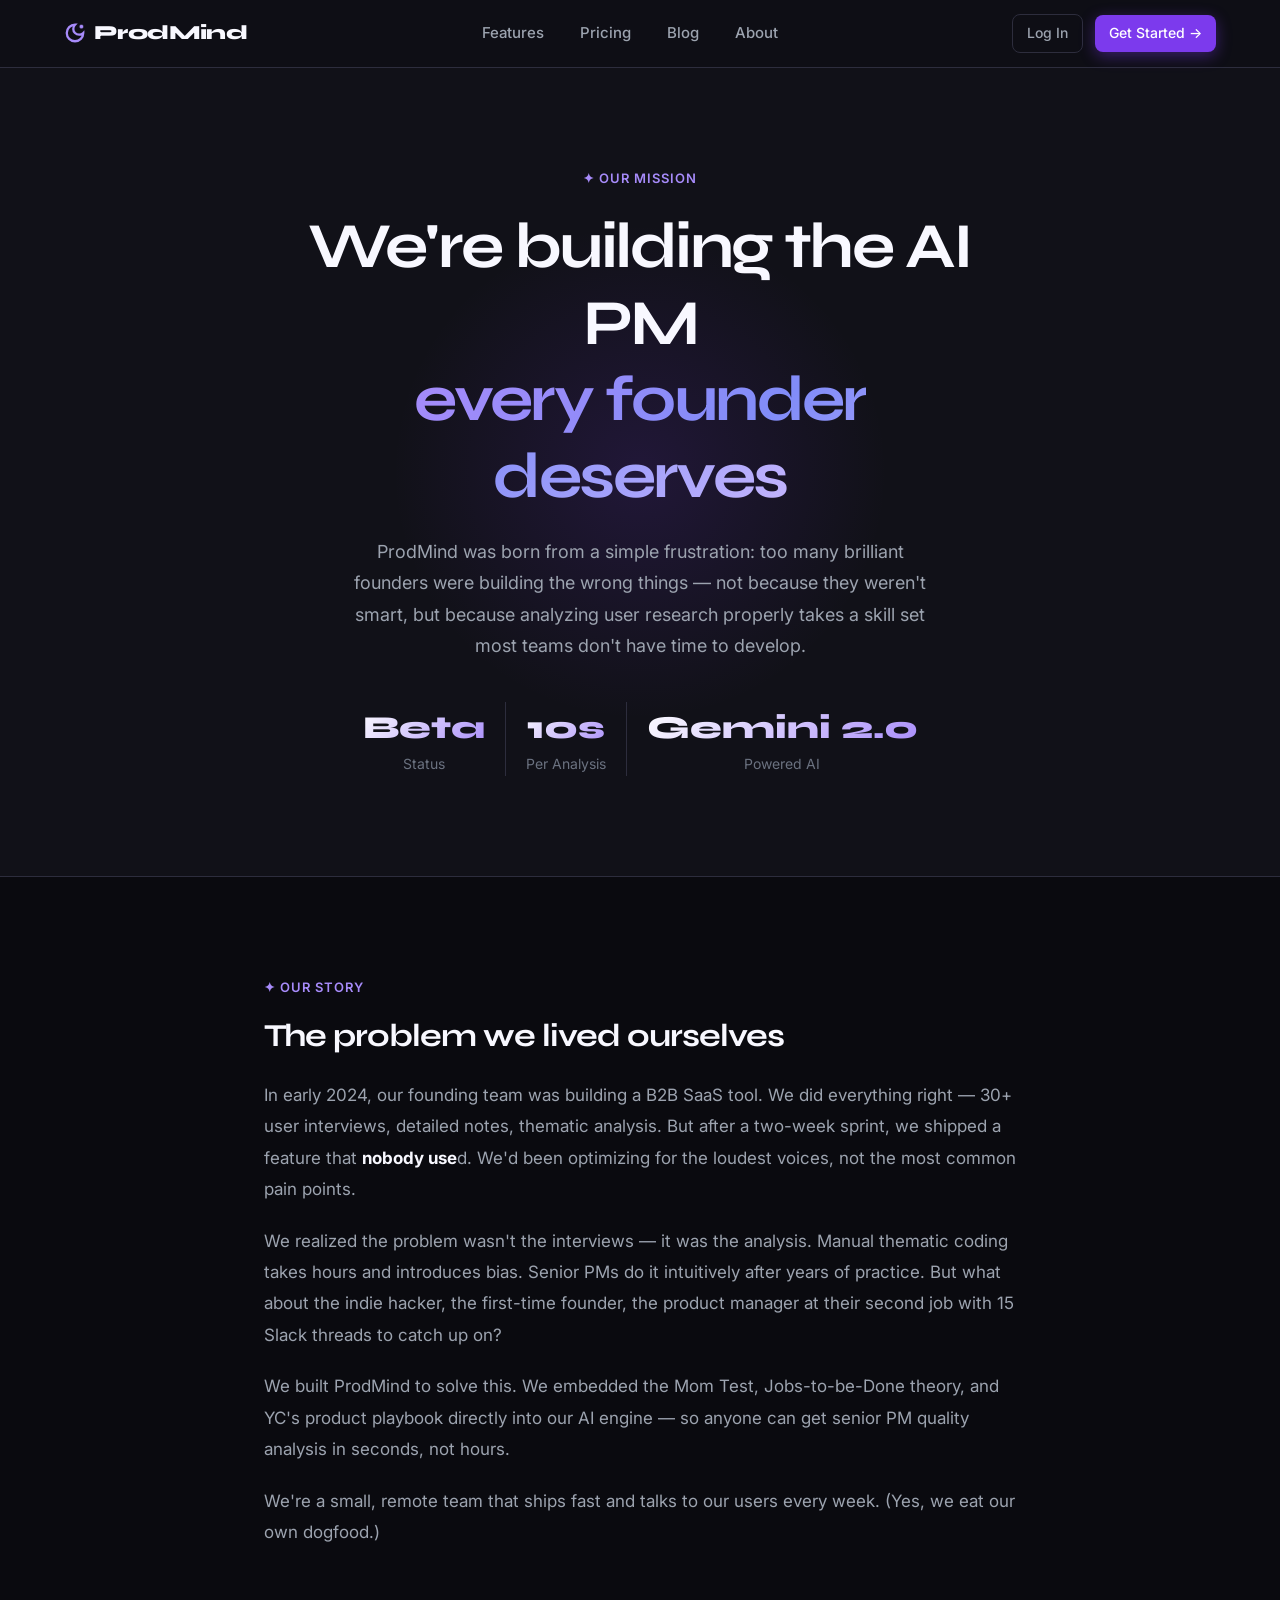
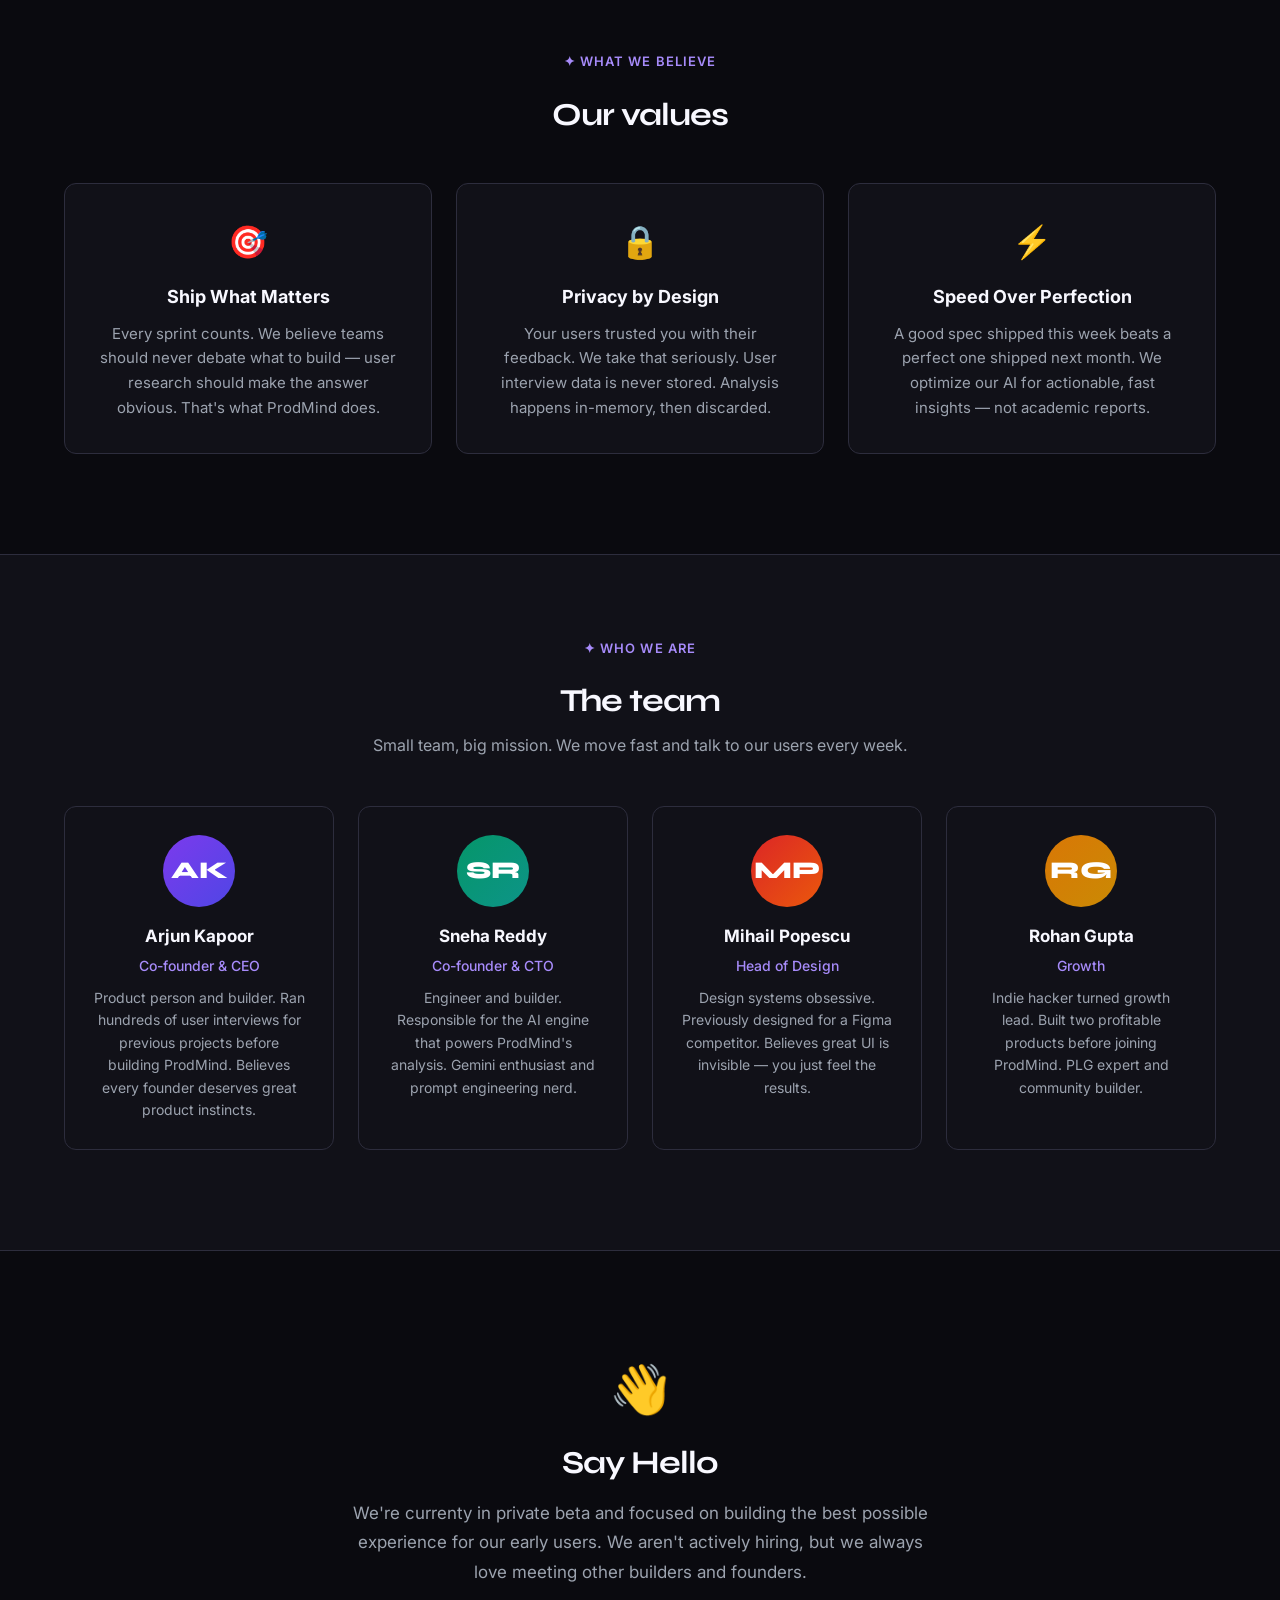
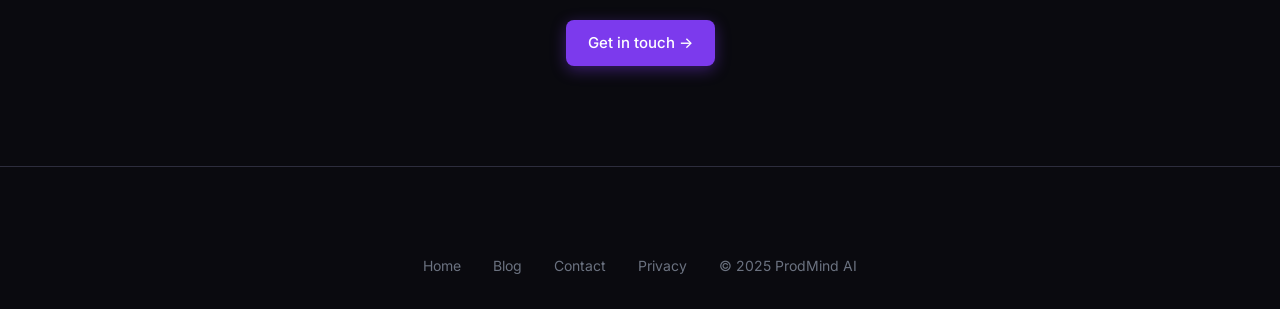
==== commit 44701efd: "Remove fake stats and testimonials; update to private beta status" ====
--- a/frontend/about.html
+++ b/frontend/about.html
@@ -44,18 +44,18 @@
       </p>
       <div style="display:flex;gap:20px;justify-content:center;flex-wrap:wrap">
         <div style="text-align:center">
-          <div style="font-family:'Syne',sans-serif;font-size:2rem;font-weight:800;background:linear-gradient(135deg,#fff,#a78bfa);-webkit-background-clip:text;-webkit-text-fill-color:transparent">12,400+</div>
-          <div style="font-size:0.875rem;color:var(--text-tertiary)">Founders</div>
+          <div style="font-family:'Syne',sans-serif;font-size:2rem;font-weight:800;background:linear-gradient(135deg,#fff,#a78bfa);-webkit-background-clip:text;-webkit-text-fill-color:transparent">Beta</div>
+          <div style="font-size:0.875rem;color:var(--text-tertiary)">Status</div>
         </div>
         <div style="width:1px;background:var(--border)"></div>
         <div style="text-align:center">
-          <div style="font-family:'Syne',sans-serif;font-size:2rem;font-weight:800;background:linear-gradient(135deg,#fff,#a78bfa);-webkit-background-clip:text;-webkit-text-fill-color:transparent">48,700+</div>
-          <div style="font-size:0.875rem;color:var(--text-tertiary)">Analyses Run</div>
+          <div style="font-family:'Syne',sans-serif;font-size:2rem;font-weight:800;background:linear-gradient(135deg,#fff,#a78bfa);-webkit-background-clip:text;-webkit-text-fill-color:transparent">10s</div>
+          <div style="font-size:0.875rem;color:var(--text-tertiary)">Per Analysis</div>
         </div>
         <div style="width:1px;background:var(--border)"></div>
         <div style="text-align:center">
-          <div style="font-family:'Syne',sans-serif;font-size:2rem;font-weight:800;background:linear-gradient(135deg,#fff,#a78bfa);-webkit-background-clip:text;-webkit-text-fill-color:transparent">6 hrs</div>
-          <div style="font-size:0.875rem;color:var(--text-tertiary)">Saved Per Analysis</div>
+          <div style="font-family:'Syne',sans-serif;font-size:2rem;font-weight:800;background:linear-gradient(135deg,#fff,#a78bfa);-webkit-background-clip:text;-webkit-text-fill-color:transparent">Gemini 2.0</div>
+          <div style="font-size:0.875rem;color:var(--text-tertiary)">Powered AI</div>
         </div>
       </div>
     </div>
@@ -123,13 +123,13 @@
           <div class="team-avatar" style="background:linear-gradient(135deg,#7c3aed,#4f46e5)">AK</div>
           <div class="team-name">Arjun Kapoor</div>
           <div class="team-role">Co-founder & CEO</div>
-          <div class="team-bio">Former PM at a Series B startup. Ran 300+ user interviews before building ProdMind. Believes every founder deserves great product instincts.</div>
+          <div class="team-bio">Product person and builder. Ran hundreds of user interviews for previous projects before building ProdMind. Believes every founder deserves great product instincts.</div>
         </div>
         <div class="team-card">
           <div class="team-avatar" style="background:linear-gradient(135deg,#059669,#0d9488)">SR</div>
           <div class="team-name">Sneha Reddy</div>
           <div class="team-role">Co-founder & CTO</div>
-          <div class="team-bio">ML engineer with 6 years at Google. Built the AI engine that powers ProdMind's analysis. Gemini enthusiast and prompt engineering nerd.</div>
+          <div class="team-bio">Engineer and builder. Responsible for the AI engine that powers ProdMind's analysis. Gemini enthusiast and prompt engineering nerd.</div>
         </div>
         <div class="team-card">
           <div class="team-avatar" style="background:linear-gradient(135deg,#dc2626,#ea580c)">MP</div>
@@ -147,38 +147,15 @@
     </div>
   </section>
 
-  <!-- Careers -->
+  <!-- Careers (Hiring status) -->
   <section style="padding:100px 0;text-align:center">
     <div class="container">
       <div style="max-width:600px;margin:0 auto">
         <div style="font-size:3rem;margin-bottom:16px">👋</div>
-        <h2 style="font-size:2rem;letter-spacing:-0.03em;margin-bottom:16px">We're hiring</h2>
+        <h2 style="font-size:2rem;letter-spacing:-0.03em;margin-bottom:16px">Say Hello</h2>
         <p style="color:var(--text-secondary);font-size:1.0625rem;line-height:1.75;margin-bottom:32px">
-          We're a fully remote team growing fast. We're looking for people who care deeply about product quality, move with urgency, and talk to users constantly. If that sounds like you, we'd love to chat.
+          We're currenty in private beta and focused on building the best possible experience for our early users. We aren't actively hiring, but we always love meeting other builders and founders.
         </p>
-        <div style="display:flex;flex-direction:column;gap:12px;max-width:500px;margin:0 auto 36px">
-          <div style="display:flex;justify-content:space-between;align-items:center;padding:16px 20px;border:1px solid var(--border);border-radius:var(--r-md);background:var(--bg-secondary)">
-            <div>
-              <div style="font-weight:600">Senior Full-Stack Engineer</div>
-              <div style="font-size:0.8125rem;color:var(--text-tertiary)">Remote · Full-time</div>
-            </div>
-            <a href="contact.html" class="btn btn-sm btn-secondary">Apply →</a>
-          </div>
-          <div style="display:flex;justify-content:space-between;align-items:center;padding:16px 20px;border:1px solid var(--border);border-radius:var(--r-md);background:var(--bg-secondary)">
-            <div>
-              <div style="font-weight:600">AI/ML Engineer</div>
-              <div style="font-size:0.8125rem;color:var(--text-tertiary)">Remote · Full-time</div>
-            </div>
-            <a href="contact.html" class="btn btn-sm btn-secondary">Apply →</a>
-          </div>
-          <div style="display:flex;justify-content:space-between;align-items:center;padding:16px 20px;border:1px solid var(--border);border-radius:var(--r-md);background:var(--bg-secondary)">
-            <div>
-              <div style="font-weight:600">Growth Marketing Lead</div>
-              <div style="font-size:0.8125rem;color:var(--text-tertiary)">Remote · Full-time</div>
-            </div>
-            <a href="contact.html" class="btn btn-sm btn-secondary">Apply →</a>
-          </div>
-        </div>
         <a href="contact.html" class="btn btn-primary">Get in touch →</a>
       </div>
     </div>
